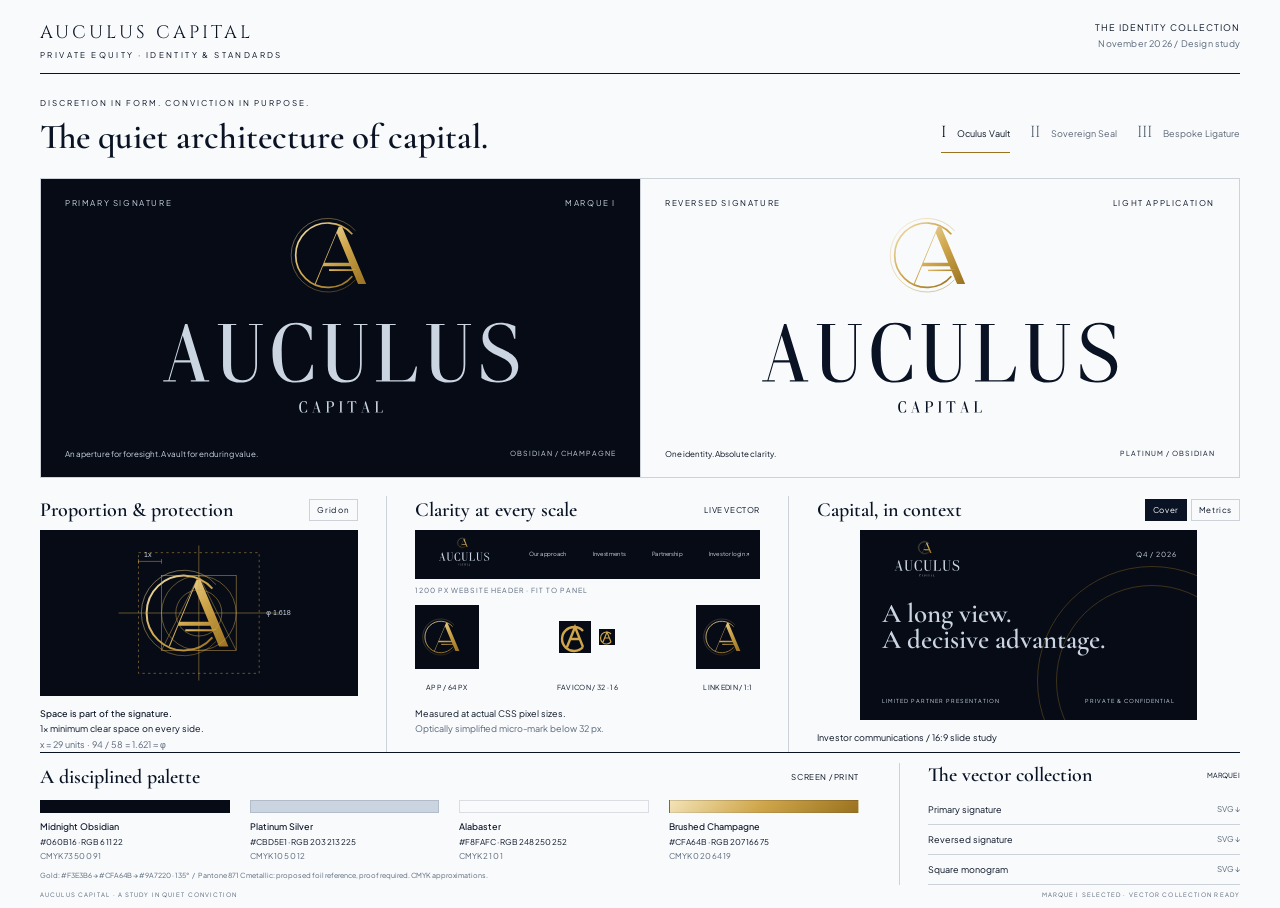
==== index.html @ 4dd6f363 "feat: Auculus Capital Quiet Luxury PE Identity System & Vector Collection" ====
<!doctype html>
<html lang="en"><head><meta charset="utf-8"><meta name="viewport" content="width=device-width,initial-scale=1"><title>Auculus Capital | The Identity Collection</title><link rel="icon" href="vectors/auculus-monogram-icon.svg" type="image/svg+xml"><link rel="preconnect" href="https://fonts.googleapis.com"><link rel="preconnect" href="https://fonts.gstatic.com" crossorigin><link href="https://fonts.googleapis.com/css2?family=Cormorant+Garamond:wght@600;700&family=Cinzel:wght@400;600&family=Plus+Jakarta+Sans:wght@400;500;700&display=swap" rel="stylesheet"><link rel="stylesheet" href="style.css"></head>
<body><main class="board"><header><div class="brand-title">AUCULUS CAPITAL<span>PRIVATE EQUITY · IDENTITY & STANDARDS</span></div><div class="edition">THE IDENTITY COLLECTION<br><span>November 2026 / Design study</span></div></header>
<section class="intro"><div><p class="eyebrow">DISCRETION IN FORM. CONVICTION IN PURPOSE.</p><h1>The quiet architecture of capital.</h1></div><nav aria-label="Logo directions"><button class="selected" data-marque="0" aria-pressed="true">I <span>Oculus Vault</span></button><button data-marque="1" aria-pressed="false">II <span>Sovereign Seal</span></button><button data-marque="2" aria-pressed="false">III <span>Bespoke Ligature</span></button></nav></section>
<section class="lockups" aria-label="Primary and reversed identity"><figure class="primary"><figcaption><span>PRIMARY SIGNATURE</span><span class="direction">MARQUE I</span></figcaption><img data-logo="dark" src="vectors/auculus-primary-dark.svg" alt="Auculus Capital primary signature"><div class="figure-foot"><span id="concept">An aperture for foresight. A vault for enduring value.</span><span>OBSIDIAN / CHAMPAGNE</span></div></figure><figure class="reverse"><figcaption><span>REVERSED SIGNATURE</span><span>LIGHT APPLICATION</span></figcaption><img data-logo="light" src="vectors/auculus-reversed-light.svg" alt="Auculus Capital reversed signature"><div class="figure-foot"><span>One identity. Absolute clarity.</span><span>PLATINUM / OBSIDIAN</span></div></figure></section>
<section class="specimens"><article class="construction"><div class="section-head"><h2>Proportion & protection</h2><button id="gridToggle" aria-pressed="true">Grid on</button></div><div class="diagram"><img data-logo="icon" src="vectors/auculus-monogram-icon.svg" alt="Monogram geometry"><svg class="grid" viewBox="0 0 400 170" aria-label="Golden ratio construction and exclusion zone"><g fill="none" stroke="#CFA64B" stroke-width=".6"><rect x="124" y="9" width="152" height="152" stroke-dasharray="3 4"/><rect x="153" y="38" width="94" height="94"/><circle cx="200" cy="85" r="47"/><circle cx="200" cy="85" r="29"/><path d="M99 85H301M200 0V170M153 132L200 38L247 132M124 20H153M124 17V23M153 17V23"/></g><g fill="#CBD5E1" font-size="9" font-family="sans-serif"><text x="131" y="15">1x</text><text x="285" y="88">φ 1.618</text></g></svg></div><p><strong>Space is part of the signature.</strong><br>1x minimum clear space on every side.<br><span>x = 29 units · 94 / 58 = 1.621 ≈ φ</span></p></article>
<article class="scale"><div class="section-head"><h2>Clarity at every scale</h2><span>LIVE VECTOR</span></div><div class="nav-viewport"><div class="sample-nav"><img data-logo="dark" src="vectors/auculus-primary-dark.svg" alt="Website header logo"><span>Our approach</span><span>Investments</span><span>Partnership</span><span>Investor login ↗</span></div></div><div class="micro-label">1200 PX WEBSITE HEADER · FIT TO PANEL</div><div class="icon-strip"><div><img width="64" height="64" data-logo="icon" src="vectors/auculus-monogram-icon.svg" alt="64 pixel app icon"><span>APP / 64 PX</span></div><div><img width="32" height="32" data-micro="32" src="vectors/auculus-monogram-icon.svg" alt="32 pixel favicon"><img width="16" height="16" data-micro="16" src="vectors/auculus-monogram-icon.svg" alt="16 pixel favicon"><span>FAVICON / 32 · 16</span></div><div><img width="64" height="64" data-logo="icon" src="vectors/auculus-monogram-icon.svg" alt="LinkedIn square profile"><span>LINKEDIN / 1:1</span></div></div><p>Measured at actual CSS pixel sizes.<br><span>Optically simplified micro-mark below 32 px.</span></p></article>
<article class="context"><div class="section-head"><h2>Capital, in context</h2><div class="deck-tabs"><button data-slide="cover" class="selected" aria-pressed="true">Cover</button><button data-slide="metrics" aria-pressed="false">Metrics</button></div></div><div class="slide" id="cover"><img data-logo="dark" src="vectors/auculus-primary-dark.svg" alt="Pitch deck identity"><span class="slide-quarter">Q4 / 2026</span><h3>A long view.<br>A decisive advantage.</h3><div class="slide-foot">LIMITED PARTNER PRESENTATION<span>PRIVATE & CONFIDENTIAL</span></div><div class="orbit"></div></div><div class="slide" id="metrics" hidden><div class="metrics-title">Portfolio at a glance <span>Q4 / 2026</span></div><div class="metrics"><div>2.4×<small>GROSS MOIC</small></div><div>18.6%<small>GROSS IRR</small></div><div>12<small>INVESTMENTS</small></div></div><div class="bars"><i style="height:30%"></i><i style="height:43%"></i><i style="height:57%"></i><i style="height:72%"></i><i style="height:90%"></i></div><div class="slide-foot">ILLUSTRATIVE DATA ONLY<span>NOT INVESTMENT PERFORMANCE</span></div></div><p>Investor communications / 16:9 slide study</p></article></section>
<footer><div class="palette"><div class="section-head"><h2>A disciplined palette</h2><span>SCREEN / PRINT</span></div><div class="swatches"><button data-color="#060B16"><i style="background:#060B16"></i><b>Midnight Obsidian</b><span>#060B16 · RGB 6 11 22</span><small>CMYK 73 50 0 91</small></button><button data-color="#CBD5E1"><i style="background:#CBD5E1"></i><b>Platinum Silver</b><span>#CBD5E1 · RGB 203 213 225</span><small>CMYK 10 5 0 12</small></button><button data-color="#F8FAFC"><i style="background:#F8FAFC"></i><b>Alabaster</b><span>#F8FAFC · RGB 248 250 252</span><small>CMYK 2 1 0 1</small></button><button data-color="#CFA64B"><i class="gold"></i><b>Brushed Champagne</b><span>#CFA64B · RGB 207 166 75</span><small>CMYK 0 20 64 19</small></button></div><div class="print-note">Gold: #F3E3B6 → #CFA64B → #9A7220 · 135° &nbsp; / &nbsp; Pantone 871 C metallic: proposed foil reference, proof required. CMYK approximations.</div></div><div class="downloads"><h2>The vector collection <span class="direction">MARQUE I</span></h2><a id="download-dark" href="vectors/auculus-primary-dark.svg" download>Primary signature <span>SVG ↓</span></a><a id="download-light" href="vectors/auculus-reversed-light.svg" download>Reversed signature <span>SVG ↓</span></a><a id="download-icon" href="vectors/auculus-monogram-icon.svg" download>Square monogram <span>SVG ↓</span></a></div></footer><div class="colophon"><span>AUCULUS CAPITAL · A STUDY IN QUIET CONVICTION</span><span id="status" role="status" aria-live="polite">BESPOKE PATHS. RESOLUTION INDEPENDENT.</span></div></main><script src="vector-manifest.js"></script><script src="app.js"></script></body></html>
---- style.css ----
:root{--navy:#060B16;--ink:#0A1324;--silver:#CBD5E1;--gold:#CFA64B;--paper:#F8FAFC;--line:#cdd2d8}*{box-sizing:border-box}body{margin:0;background:#e6e9ee;color:var(--ink);font-family:'Plus Jakarta Sans',sans-serif;font-size:11px}.board{max-width:1600px;margin:auto;padding:24px 40px 16px;background:var(--paper)}header{height:54px;display:flex;justify-content:space-between;border-bottom:1px solid var(--ink)}.brand-title{font-family:'Cinzel',serif;font-size:18px;letter-spacing:3px}.brand-title span{display:block;font:8px 'Plus Jakarta Sans',sans-serif;letter-spacing:2.4px;margin-top:5px}.edition{text-align:right;font-size:9px;line-height:1.8;letter-spacing:1px}.edition span{color:#596779;letter-spacing:.2px}.intro{height:111px;display:flex;justify-content:space-between;align-items:center}.eyebrow{font-size:8px;letter-spacing:2px;margin:0 0 9px}h1{font-family:'Cormorant Garamond',serif;font-size:35px;font-weight:600;line-height:1;margin:0}nav{display:flex;gap:20px;align-self:flex-end;padding-bottom:25px}button,a{-webkit-tap-highlight-color:transparent}button{cursor:pointer;font:inherit;color:inherit;border:0;background:none}nav button{padding:9px 0;border-bottom:1px solid transparent;color:#5a6675;font-family:'Cinzel',serif;font-size:16px}nav button span{font-family:'Plus Jakarta Sans',sans-serif;font-size:9px;margin-left:7px}nav button.selected{border-color:#9A7220;color:var(--ink)}button:hover,a:hover{background:#e7ebf0}button:active,a:active{transform:translateY(1px)}:focus-visible{outline:2px solid #9A7220;outline-offset:4px}.lockups{display:grid;grid-template-columns:1fr 1fr;height:314px;border:1px solid var(--line)}figure{margin:0;position:relative;overflow:hidden}.primary{background:var(--navy);color:var(--silver)}.reverse{background:var(--paper);border-left:1px solid var(--line)}figcaption,.figure-foot{position:absolute;left:24px;right:24px;display:flex;justify-content:space-between;z-index:1}figcaption{top:19px;font-size:8px;letter-spacing:1.6px}.figure-foot{bottom:18px;font-size:8px}.figure-foot>span:last-child{font-size:7px;letter-spacing:1px}.lockups img{display:block;height:100%;width:100%;object-fit:contain;padding:12px 5px}.specimens{display:grid;grid-template-columns:1fr 1.08fr 1.22fr;margin-top:22px;gap:28px;height:265px}.specimens article:not(:last-child){border-right:1px solid var(--line);padding-right:28px}.section-head{display:flex;align-items:center;justify-content:space-between;height:28px;gap:10px}h2{font-family:'Cormorant Garamond',serif;font-size:20px;font-weight:600;margin:0}.section-head>span,.section-head button{font-size:8px;letter-spacing:.6px}.section-head button{padding:5px 7px;border:1px solid var(--line)}.diagram{height:166px;position:relative;background:var(--navy);margin-top:6px}.diagram>img{position:absolute;width:152px;height:152px;left:50%;top:7px;transform:translateX(-50%)}.grid{position:absolute;width:100%;height:100%}.grid.off{display:none}p{font-size:9px;line-height:1.7;margin:10px 0 0}p span{color:#596779}p strong{font-weight:500}.nav-viewport{margin-top:6px;height:49px;overflow:hidden;background:var(--navy)}.sample-nav{width:1200px;height:160px;transform:scale(var(--nav-scale,.29));transform-origin:top left;display:flex;align-items:center;justify-content:space-between;padding:0 36px;color:var(--silver);font-size:20px}.sample-nav img{width:270px;height:140px;object-fit:contain}.micro-label{font-size:7px;letter-spacing:1px;color:#596779;margin-top:7px}.icon-strip{height:101px;display:flex;align-items:center;justify-content:space-between;gap:12px}.icon-strip>div{display:flex;align-items:center;justify-content:center;gap:8px;height:93px;position:relative;padding-bottom:18px}.icon-strip span{position:absolute;bottom:0;font-size:7px;white-space:nowrap;letter-spacing:.3px}.slide{height:190px;margin-top:6px;background:var(--navy);color:var(--silver);position:relative;overflow:hidden;padding:18px 22px}.slide>img{width:115px;height:50px;object-fit:contain;position:relative;z-index:1;margin-left:-12px;margin-top:-12px}.slide-quarter{position:absolute;right:20px;top:20px;font-size:7px;letter-spacing:1px}.slide h3{font:600 29px/.95 'Cormorant Garamond',serif;position:relative;z-index:1;margin:13px 0}.slide-foot{position:absolute;bottom:16px;left:22px;right:22px;font-size:5.5px;letter-spacing:1px;display:flex;justify-content:space-between}.orbit{width:230px;height:230px;border:1px solid #9A722060;border-radius:50%;position:absolute;right:-70px;top:36px}.orbit:after{content:'';position:absolute;inset:18px;border:1px solid #9A722060;border-radius:50%}.deck-tabs{display:flex;gap:4px}.deck-tabs button.selected{background:var(--ink);color:var(--paper);border-color:var(--ink)}[hidden]{display:none!important}.metrics-title{font:600 18px 'Cormorant Garamond',serif}.metrics-title>span{float:right;font:7px 'Plus Jakarta Sans',sans-serif}.metrics{display:flex;justify-content:space-between;margin-top:18px;font:600 28px 'Cormorant Garamond',serif}.metrics small{display:block;font:6px 'Plus Jakarta Sans',sans-serif;letter-spacing:1px;margin-top:4px}.bars{position:absolute;bottom:34px;right:24px;left:24px;height:36px;display:flex;gap:8px;align-items:end}.bars i{background:#94A3B8;width:20%}.bars i:last-child{background:var(--gold)}footer{display:grid;grid-template-columns:2.4fr 1fr;border-top:1px solid var(--ink);gap:40px;margin-top:12px;padding-top:10px}.swatches{display:flex;gap:20px;margin-top:9px}.swatches button{text-align:left;padding:0;flex:1;min-width:0}.swatches i{display:block;height:13px;border:1px solid #0A132420;margin-bottom:8px}.swatches b{display:block;font-size:9px;font-weight:500;margin-bottom:4px}.swatches span,.swatches small{display:block;font-size:8px;line-height:1.7}.swatches small{color:#596779}.gold{background:linear-gradient(135deg,#F3E3B6 0%,#CFA64B 48%,#9A7220 100%)}.print-note{font-size:7px;line-height:1.5;color:#596779;margin-top:8px}.downloads{border-left:1px solid var(--line);padding-left:28px}.downloads h2{margin-bottom:8px}.downloads h2 span{float:right;font:7px 'Plus Jakarta Sans',sans-serif;padding-top:8px}.downloads a{display:flex;justify-content:space-between;text-decoration:none;color:var(--ink);border-bottom:1px solid var(--line);padding:9px 0;font-size:9px}.downloads a span{font-size:8px;color:#596779}.colophon{display:flex;justify-content:space-between;font-size:6px;letter-spacing:1.1px;margin-top:15px;color:#596779}@media(min-width:1100px) and (min-height:920px){.board{min-height:920px}}@media(max-width:1100px){.board{padding:20px}.intro{height:auto;padding:28px 0;gap:20px;align-items:start;flex-direction:column}nav{align-self:stretch;padding:0}.specimens{gap:16px}.specimens article:not(:last-child){padding-right:16px}h1{font-size:32px}.figure-foot>span:last-child{display:none}footer{gap:20px}.swatches{gap:10px}}@media(max-width:760px){header{height:68px}.brand-title{font-size:15px}.edition{font-size:7px}.lockups{grid-template-columns:1fr;height:auto}.lockups figure{height:280px}.reverse{border-left:0;border-top:1px solid var(--line)}.specimens{display:block;height:auto}.specimens article{margin-bottom:24px}.specimens article:not(:last-child){border-right:0;padding-right:0}.diagram{height:190px}.slide{height:auto;aspect-ratio:16/9}.slide h3{font-size:34px}.icon-strip{justify-content:space-around}footer{grid-template-columns:1fr}.downloads{padding-left:0;border:0}.swatches{display:grid;grid-template-columns:1fr 1fr;gap:16px}.colophon{line-height:1.8;gap:20px}.print-note{font-size:8px}.figure-foot{font-size:8px}nav{gap:16px}nav button span{font-size:8px}}
.specimens{grid-template-columns:minmax(0,1fr) minmax(0,1.08fr) minmax(0,1.22fr)}.specimens article{min-width:0}.board{padding-top:20px}.lockups{height:300px}.intro{height:104px}.specimens{height:258px;margin-top:18px}.colophon{margin-top:10px}@media(max-width:760px){.lockups{height:auto}.intro{height:auto}.specimens{height:auto}}
.board{padding-bottom:10px}.specimens{height:248px}footer{margin-top:8px}.colophon{margin-top:6px}
.slide{width:min(100%,337.7778px);height:190px;margin-inline:auto;aspect-ratio:16/9}.slide h3{font-size:27px}@media(max-width:760px){.specimens{height:auto}.slide{width:100%;height:auto}.slide h3{font-size:30px}}
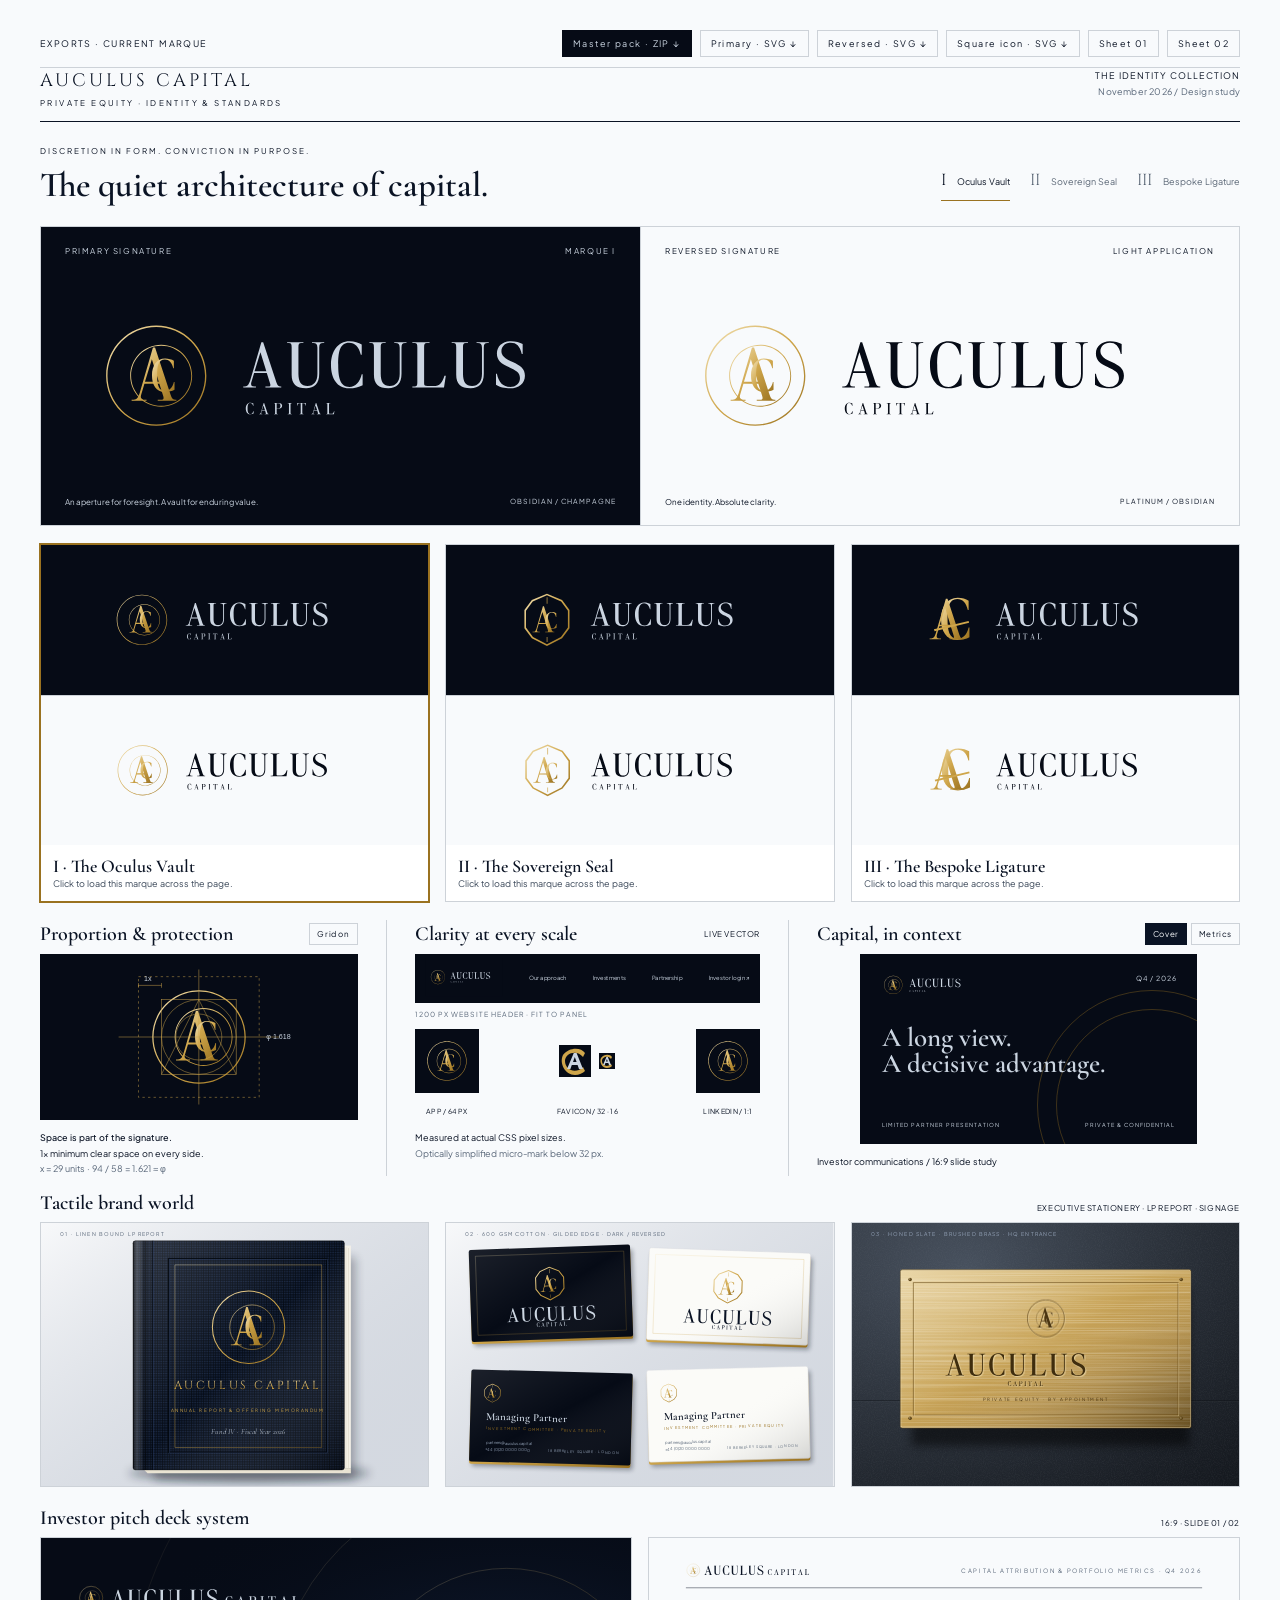
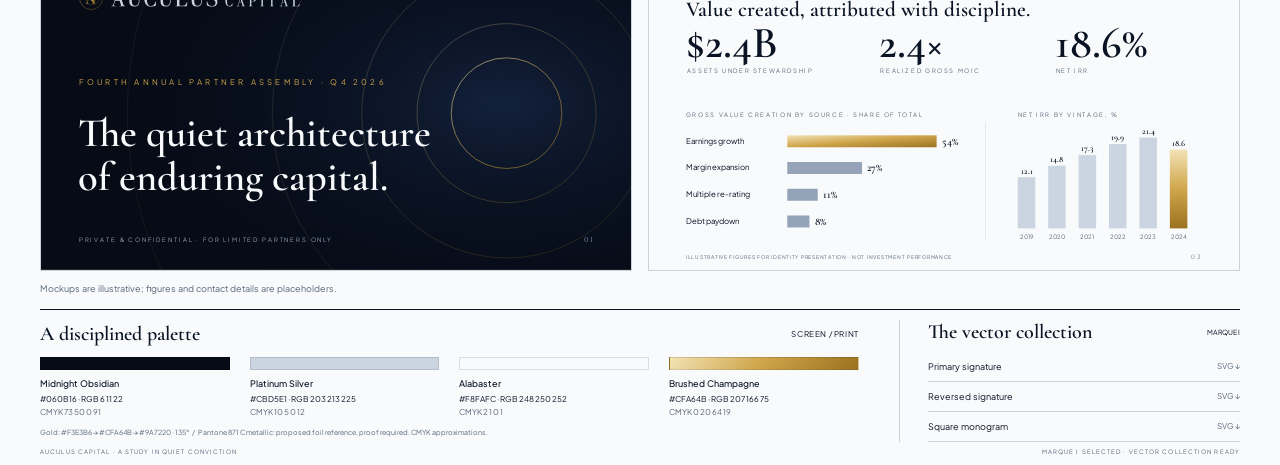
==== commit adc5838c: "Upgrade Auculus Capital V2: 3-Board Pentagram Identity Suite, Roman AC Marques & Complete Vector Pac" ====
--- a/index.html
+++ b/index.html
@@ -1,9 +1,130 @@
 <!doctype html>
 <html lang="en"><head><meta charset="utf-8"><meta name="viewport" content="width=device-width,initial-scale=1"><title>Auculus Capital | The Identity Collection</title><link rel="icon" href="vectors/auculus-monogram-icon.svg" type="image/svg+xml"><link rel="preconnect" href="https://fonts.googleapis.com"><link rel="preconnect" href="https://fonts.gstatic.com" crossorigin><link href="https://fonts.googleapis.com/css2?family=Cormorant+Garamond:wght@600;700&family=Cinzel:wght@400;600&family=Plus+Jakarta+Sans:wght@400;500;700&display=swap" rel="stylesheet"><link rel="stylesheet" href="style.css"></head>
-<body><main class="board"><header><div class="brand-title">AUCULUS CAPITAL<span>PRIVATE EQUITY · IDENTITY & STANDARDS</span></div><div class="edition">THE IDENTITY COLLECTION<br><span>November 2026 / Design study</span></div></header>
+<body><!-- claude-showcase:defs --><svg width="0" height="0" style="position:absolute" aria-hidden="true" focusable="false"><defs>
+<linearGradient id="gold" x1="0" y1="0" x2="1" y2="1"><stop offset="0" stop-color="#F3E3B6"/><stop offset=".48" stop-color="#CFA64B"/><stop offset="1" stop-color="#9A7220"/></linearGradient>
+<linearGradient id="goldv" x1="0" y1="0" x2="0" y2="1"><stop offset="0" stop-color="#F3E3B6"/><stop offset=".5" stop-color="#CFA64B"/><stop offset="1" stop-color="#9A7220"/></linearGradient>
+<linearGradient id="brass" x1="0" y1="0" x2="1" y2="1"><stop offset="0" stop-color="#E6CF98"/><stop offset=".45" stop-color="#C9A55A"/><stop offset=".7" stop-color="#B38D43"/><stop offset="1" stop-color="#8E6C2B"/></linearGradient>
+<linearGradient id="sheen" x1="0" y1="0" x2="1" y2="1"><stop offset="0" stop-color="#fff" stop-opacity=".16"/><stop offset=".5" stop-color="#fff" stop-opacity="0"/><stop offset="1" stop-color="#000" stop-opacity=".28"/></linearGradient>
+<linearGradient id="spine" x1="0" y1="0" x2="1" y2="0"><stop offset="0" stop-color="#000" stop-opacity=".55"/><stop offset=".35" stop-color="#fff" stop-opacity=".10"/><stop offset=".6" stop-color="#000" stop-opacity=".25"/><stop offset="1" stop-color="#000" stop-opacity="0"/></linearGradient>
+<pattern id="linen" width="3" height="3" patternUnits="userSpaceOnUse"><rect width="3" height="3" fill="#0A1324"/><path d="M0 .5H3" stroke="#1d2b47" stroke-width=".7"/><path d="M.5 0V3" stroke="#04080f" stroke-width=".7"/></pattern>
+<linearGradient id="sheenbg" x1="0" y1="0" x2="1" y2="1"><stop offset="0" stop-color="#fff" stop-opacity=".7"/><stop offset="1" stop-color="#9aa4b4" stop-opacity=".25"/></linearGradient><radialGradient id="deckglow" cx=".78" cy=".5" r=".7"><stop offset="0" stop-color="#14233f" stop-opacity=".9"/><stop offset="1" stop-color="#060B16" stop-opacity="0"/></radialGradient><filter id="brush" x="0" y="0" width="100%" height="100%"><feTurbulence type="fractalNoise" baseFrequency=".004 .9" numOctaves="2" seed="4"/><feColorMatrix values="0 0 0 0 1  0 0 0 0 .97  0 0 0 0 .88  0 0 0 1.1 -.42"/></filter>
+<filter id="stone" x="0" y="0" width="100%" height="100%"><feTurbulence type="fractalNoise" baseFrequency=".75" numOctaves="3" seed="9"/><feColorMatrix values="0 0 0 0 .8  0 0 0 0 .84  0 0 0 0 .9  0 0 0 .9 -.35"/></filter>
+<filter id="blur6" x="-20%" y="-20%" width="140%" height="140%"><feGaussianBlur stdDeviation="6"/></filter>
+<filter id="blur3" x="-20%" y="-20%" width="140%" height="140%"><feGaussianBlur stdDeviation="2.6"/></filter>
+<filter id="blur1" x="-20%" y="-20%" width="140%" height="140%"><feGaussianBlur stdDeviation=".8"/></filter>
+<g id="wm"><path transform="translate(0 0)" d="M0 100V98H4C10 98 12 94 15 86L40 0H44L73 88C76 96 77 98 84 98V100H49V98H56C60 98 61 96 59 90L52 68H24L18 88C16 95 18 98 24 98H28V100ZM25 64H51L38 22Z"/><path transform="translate(100 0)" d="M0 0H36V2H31C26 2 25 5 25 11V70C25 88 31 97 45 97C59 97 67 87 67 70V12C67 5 64 2 58 2H55V0H82V2H79C73 2 71 5 71 12V70C71 92 60 102 42 102C20 102 10 92 10 72V11C10 5 9 2 4 2H0Z"/><path transform="translate(198 0)" d="M70 5V28H68C64 10 55 1 42 1C21 1 18 23 18 50C18 78 22 99 43 99C56 99 66 88 70 71H72V95C64 99 54 102 42 102C15 102 2 80 2 50C2 21 17 -2 43 -2C54 -2 63 1 70 5Z"/><path transform="translate(288 0)" d="M0 0H36V2H31C26 2 25 5 25 11V70C25 88 31 97 45 97C59 97 67 87 67 70V12C67 5 64 2 58 2H55V0H82V2H79C73 2 71 5 71 12V70C71 92 60 102 42 102C20 102 10 92 10 72V11C10 5 9 2 4 2H0Z"/><path transform="translate(386 0)" d="M0 0H38V2H32C27 2 26 5 26 11V91C26 96 28 97 33 97H47C61 97 66 89 71 74H74L70 100H0V98H5C10 98 11 95 11 89V11C11 5 10 2 5 2H0Z"/><path transform="translate(476 0)" d="M0 0H36V2H31C26 2 25 5 25 11V70C25 88 31 97 45 97C59 97 67 87 67 70V12C67 5 64 2 58 2H55V0H82V2H79C73 2 71 5 71 12V70C71 92 60 102 42 102C20 102 10 92 10 72V11C10 5 9 2 4 2H0Z"/><path transform="translate(574 0)" d="M62 4V26H60C56 8 48 1 36 1C23 1 15 9 15 20C15 32 27 38 40 44C57 52 67 59 67 74C67 91 53 102 34 102C23 102 10 99 3 94V70H5C9 90 19 99 34 99C47 99 56 91 56 79C56 67 46 62 31 55C15 48 5 40 5 25C5 9 18 -2 36 -2C46 -2 56 1 62 4Z"/></g><g id="wm3"><path transform="translate(0 0)" d="M0 100V98H4C10 98 12 94 15 86L40 0H44L73 88C76 96 77 98 84 98V100H49V98H56C60 98 61 96 59 90L52 68H24L18 88C16 95 18 98 24 98H28V100ZM25 64H51L38 22Z" style="fill:var(--mk,url(#gold));stroke:var(--mkS,none)"/><path transform="translate(0 0)" d="M-4 76L88 53.06V58.66L-4 81.6Z" style="fill:var(--bg,#060B16)"/><path transform="translate(100 0)" d="M0 0H36V2H31C26 2 25 5 25 11V70C25 88 31 97 45 97C59 97 67 87 67 70V12C67 5 64 2 58 2H55V0H82V2H79C73 2 71 5 71 12V70C71 92 60 102 42 102C20 102 10 92 10 72V11C10 5 9 2 4 2H0Z" style="fill:var(--mk,url(#gold));stroke:var(--mkS,none)"/><path transform="translate(100 0)" d="M-4 76L86 53.56V59.16L-4 81.6Z" style="fill:var(--bg,#060B16)"/><path transform="translate(198 0)" d="M70 5V28H68C64 10 55 1 42 1C21 1 18 23 18 50C18 78 22 99 43 99C56 99 66 88 70 71H72V95C64 99 54 102 42 102C15 102 2 80 2 50C2 21 17 -2 43 -2C54 -2 63 1 70 5Z"/><path transform="translate(288 0)" d="M0 0H36V2H31C26 2 25 5 25 11V70C25 88 31 97 45 97C59 97 67 87 67 70V12C67 5 64 2 58 2H55V0H82V2H79C73 2 71 5 71 12V70C71 92 60 102 42 102C20 102 10 92 10 72V11C10 5 9 2 4 2H0Z"/><path transform="translate(386 0)" d="M0 0H38V2H32C27 2 26 5 26 11V91C26 96 28 97 33 97H47C61 97 66 89 71 74H74L70 100H0V98H5C10 98 11 95 11 89V11C11 5 10 2 5 2H0Z"/><path transform="translate(476 0)" d="M0 0H36V2H31C26 2 25 5 25 11V70C25 88 31 97 45 97C59 97 67 87 67 70V12C67 5 64 2 58 2H55V0H82V2H79C73 2 71 5 71 12V70C71 92 60 102 42 102C20 102 10 92 10 72V11C10 5 9 2 4 2H0Z"/><path transform="translate(574 0)" d="M62 4V26H60C56 8 48 1 36 1C23 1 15 9 15 20C15 32 27 38 40 44C57 52 67 59 67 74C67 91 53 102 34 102C23 102 10 99 3 94V70H5C9 90 19 99 34 99C47 99 56 91 56 79C56 67 46 62 31 55C15 48 5 40 5 25C5 9 18 -2 36 -2C46 -2 56 1 62 4Z"/></g><g id="cap"><path transform="translate(0 0)" d="M70 5V28H68C64 10 55 1 42 1C21 1 18 23 18 50C18 78 22 99 43 99C56 99 66 88 70 71H72V95C64 99 54 102 42 102C15 102 2 80 2 50C2 21 17 -2 43 -2C54 -2 63 1 70 5Z"/><path transform="translate(114 0)" d="M0 100V98H4C10 98 12 94 15 86L40 0H44L73 88C76 96 77 98 84 98V100H49V98H56C60 98 61 96 59 90L52 68H24L18 88C16 95 18 98 24 98H28V100ZM25 64H51L38 22Z"/><path transform="translate(238 0)" d="M0 0H39C64 0 73 11 73 26C73 44 59 53 37 53H24V89C24 95 26 98 31 98H35V100H0V98H4C9 98 10 95 10 89V11C10 5 9 2 4 2H0ZM24 3V50H36C51 50 58 42 58 26C58 10 51 3 37 3Z"/><path transform="translate(352 0)" d="M0 0H38V2H33C28 2 26 5 26 11V89C26 95 28 98 33 98H38V100H0V98H5C10 98 12 95 12 89V11C12 5 10 2 5 2H0Z"/><path transform="translate(430 0)" d="M0 0H76L78 25H76C71 7 67 3 55 3H45V89C45 95 47 98 52 98H56V100H20V98H24C29 98 31 95 31 89V3H21C9 3 6 7 2 25H0Z"/><path transform="translate(548 0)" d="M0 100V98H4C10 98 12 94 15 86L40 0H44L73 88C76 96 77 98 84 98V100H49V98H56C60 98 61 96 59 90L52 68H24L18 88C16 95 18 98 24 98H28V100ZM25 64H51L38 22Z"/><path transform="translate(672 0)" d="M0 0H38V2H32C27 2 26 5 26 11V91C26 96 28 97 33 97H47C61 97 66 89 71 74H74L70 100H0V98H5C10 98 11 95 11 89V11C11 5 10 2 5 2H0Z"/></g><g id="m1"><g fill="none" style="stroke:var(--mkS,var(--mk,url(#gold)))"><circle cx="128" cy="128" r="112" stroke-width="3.2"/><circle cx="139" cy="128" r="69.22" stroke-width="1.8"/></g><path transform="translate(73 65) scale(1.19)" style="fill:var(--mk,url(#gold));stroke:var(--mkS,none)" fill-rule="evenodd" d="M0 100V98H4C10 98 12 94 15 86L40 0H44L73 88C76 96 77 98 84 98V100H49V98H56C60 98 61 96 59 90L52 68H24L18 88C16 95 18 98 24 98H28V100ZM25 64H51L38 22Z"/><path transform="translate(117 91) scale(0.72)" style="fill:var(--mk,url(#gold));stroke:var(--mkS,none)" fill-rule="evenodd" d="M70 5V28H68C64 10 55 1 42 1C21 1 18 23 18 50C18 78 22 99 43 99C56 99 66 88 70 71H72V95C64 99 54 102 42 102C15 102 2 80 2 50C2 21 17 -2 43 -2C54 -2 63 1 70 5Z"/></g><g id="m2"><path fill-rule="evenodd" style="fill:var(--mk,url(#gold));stroke:var(--mkS,none)" d="M128 12L195 40L228 84L228 165L195 209L128 244L61 209L28 165L28 84L61 40Z M128 19L191 46L221 87L221 162L190 204L128 236L66 204L35 162L35 87L65 46Z"/><path transform="translate(64 68) scale(1.15)" style="fill:var(--mk,url(#gold));stroke:var(--mkS,none)" fill-rule="evenodd" d="M0 100V98H4C10 98 12 94 15 86L40 0H44L73 88C76 96 77 98 84 98V100H49V98H56C60 98 61 96 59 90L52 68H24L18 88C16 95 18 98 24 98H28V100ZM25 64H51L38 22Z"/><path transform="translate(119 95) scale(0.72)" style="fill:var(--mk,url(#gold));stroke:var(--mkS,none)" fill-rule="evenodd" d="M70 5V28H68C64 10 55 1 42 1C21 1 18 23 18 50C18 78 22 99 43 99C56 99 66 88 70 71H72V95C64 99 54 102 42 102C15 102 2 80 2 50C2 21 17 -2 43 -2C54 -2 63 1 70 5Z"/><path d="M127 28H130V57H127ZM127 204H130V226H127Z" style="fill:var(--mk,url(#gold));stroke:var(--mkS,none)"/></g><g id="a3"><path transform="translate(26 10) scale(1.1)" style="fill:var(--mk,url(#gold));stroke:var(--mkS,none)" fill-rule="evenodd" d="M70 5V28H68C64 10 55 1 42 1C21 1 18 23 18 50C18 78 22 99 43 99C56 99 66 88 70 71H72V95C64 99 54 102 42 102C15 102 2 80 2 50C2 21 17 -2 43 -2C54 -2 63 1 70 5Z"/><path transform="translate(-8 10) scale(1.1)" style="fill:var(--mk,url(#gold));stroke:var(--mkS,none)" fill-rule="evenodd" d="M0 100V98H4C10 98 12 94 15 86L40 0H44L73 88C76 96 77 98 84 98V100H49V98H56C60 98 61 96 59 90L52 68H24L18 88C16 95 18 98 24 98H28V100ZM25 64H51L38 22Z"/><path d="M2 94L96 71L98 76L4 99Z" style="fill:var(--mk,url(#gold));stroke:var(--mkS,none)"/></g><g id="mm1"><circle cx="128" cy="128" r="110" fill="none" style="stroke:var(--mkS,var(--mk,url(#gold)))" stroke-width="14"/><path transform="translate(66 56) scale(1.36)" style="fill:var(--mk,url(#gold));stroke:var(--mkS,none)" fill-rule="evenodd" d="M0 100V98H4C10 98 12 94 15 86L40 0H44L73 88C76 96 77 98 84 98V100H49V98H56C60 98 61 96 59 90L52 68H24L18 88C16 95 18 98 24 98H28V100ZM25 64H51L38 22Z"/></g><g id="mm2"><path fill-rule="evenodd" style="fill:var(--mk,url(#gold));stroke:var(--mkS,none)" d="M128 12L195 40L228 84L228 165L195 209L128 244L61 209L28 165L28 84L61 40Z M128 19L191 46L221 87L221 162L190 204L128 236L66 204L35 162L35 87L65 46Z"/><path transform="translate(68 62) scale(1.3)" style="fill:var(--mk,url(#gold));stroke:var(--mkS,none)" fill-rule="evenodd" d="M0 100V98H4C10 98 12 94 15 86L40 0H44L73 88C76 96 77 98 84 98V100H49V98H56C60 98 61 96 59 90L52 68H24L18 88C16 95 18 98 24 98H28V100ZM25 64H51L38 22Z"/></g><g id="mm3"><path transform="translate(24 6) scale(1.15)" style="fill:var(--mk,url(#gold));stroke:var(--mkS,none)" fill-rule="evenodd" d="M70 5V28H68C64 10 55 1 42 1C21 1 18 23 18 50C18 78 22 99 43 99C56 99 66 88 70 71H72V95C64 99 54 102 42 102C15 102 2 80 2 50C2 21 17 -2 43 -2C54 -2 63 1 70 5Z"/><path transform="translate(-10 6) scale(1.15)" style="fill:var(--mk,url(#gold));stroke:var(--mkS,none)" fill-rule="evenodd" d="M0 100V98H4C10 98 12 94 15 86L40 0H44L73 88C76 96 77 98 84 98V100H49V98H56C60 98 61 96 59 90L52 68H24L18 88C16 95 18 98 24 98H28V100ZM25 64H51L38 22Z"/></g>
+</defs></svg><!-- /claude-showcase:defs --><main class="board"><!-- claude-showcase:top --><div class="topbar"><span>EXPORTS · CURRENT MARQUE</span><div class="dl"><a class="zip" href="exports/Auculus_Capital_Identity_Master_Pack.zip" download>Master pack · ZIP ↓</a><a id="top-dark" href="vectors/auculus-primary-dark.svg" download>Primary · SVG ↓</a><a id="top-light" href="vectors/auculus-reversed-light.svg" download>Reversed · SVG ↓</a><a id="top-icon" href="vectors/auculus-monogram-icon.svg" download>Square icon · SVG ↓</a><a href="board1-claude.html">Sheet 01</a><a href="board2-claude.html">Sheet 02</a></div></div><!-- /claude-showcase:top --><header><div class="brand-title">AUCULUS CAPITAL<span>PRIVATE EQUITY · IDENTITY & STANDARDS</span></div><div class="edition">THE IDENTITY COLLECTION<br><span>November 2026 / Design study</span></div></header>
 <section class="intro"><div><p class="eyebrow">DISCRETION IN FORM. CONVICTION IN PURPOSE.</p><h1>The quiet architecture of capital.</h1></div><nav aria-label="Logo directions"><button class="selected" data-marque="0" aria-pressed="true">I <span>Oculus Vault</span></button><button data-marque="1" aria-pressed="false">II <span>Sovereign Seal</span></button><button data-marque="2" aria-pressed="false">III <span>Bespoke Ligature</span></button></nav></section>
 <section class="lockups" aria-label="Primary and reversed identity"><figure class="primary"><figcaption><span>PRIMARY SIGNATURE</span><span class="direction">MARQUE I</span></figcaption><img data-logo="dark" src="vectors/auculus-primary-dark.svg" alt="Auculus Capital primary signature"><div class="figure-foot"><span id="concept">An aperture for foresight. A vault for enduring value.</span><span>OBSIDIAN / CHAMPAGNE</span></div></figure><figure class="reverse"><figcaption><span>REVERSED SIGNATURE</span><span>LIGHT APPLICATION</span></figcaption><img data-logo="light" src="vectors/auculus-reversed-light.svg" alt="Auculus Capital reversed signature"><div class="figure-foot"><span>One identity. Absolute clarity.</span><span>PLATINUM / OBSIDIAN</span></div></figure></section>
-<section class="specimens"><article class="construction"><div class="section-head"><h2>Proportion & protection</h2><button id="gridToggle" aria-pressed="true">Grid on</button></div><div class="diagram"><img data-logo="icon" src="vectors/auculus-monogram-icon.svg" alt="Monogram geometry"><svg class="grid" viewBox="0 0 400 170" aria-label="Golden ratio construction and exclusion zone"><g fill="none" stroke="#CFA64B" stroke-width=".6"><rect x="124" y="9" width="152" height="152" stroke-dasharray="3 4"/><rect x="153" y="38" width="94" height="94"/><circle cx="200" cy="85" r="47"/><circle cx="200" cy="85" r="29"/><path d="M99 85H301M200 0V170M153 132L200 38L247 132M124 20H153M124 17V23M153 17V23"/></g><g fill="#CBD5E1" font-size="9" font-family="sans-serif"><text x="131" y="15">1x</text><text x="285" y="88">φ 1.618</text></g></svg></div><p><strong>Space is part of the signature.</strong><br>1x minimum clear space on every side.<br><span>x = 29 units · 94 / 58 = 1.621 ≈ φ</span></p></article>
+<!-- claude-showcase:cmp --><section class="cmp" aria-label="Three marque comparison"><button data-marque="0" aria-pressed="false"><div class="pn dk"><img alt="" src="vectors/auculus-marque-1-dark.svg" style="position:absolute;inset:0;width:100%;height:100%;object-fit:contain;padding:6px"></div><div class="pn lt" style="border:0;border-top:1px solid var(--line)"><img alt="" src="vectors/auculus-marque-1-light.svg" style="position:absolute;inset:0;width:100%;height:100%;object-fit:contain;padding:6px"></div><div class="meta"><b>I · The Oculus Vault</b>Click to load this marque across the page.</div></button><button data-marque="1" aria-pressed="false"><div class="pn dk"><img alt="" src="vectors/auculus-marque-2-dark.svg" style="position:absolute;inset:0;width:100%;height:100%;object-fit:contain;padding:6px"></div><div class="pn lt" style="border:0;border-top:1px solid var(--line)"><img alt="" src="vectors/auculus-marque-2-light.svg" style="position:absolute;inset:0;width:100%;height:100%;object-fit:contain;padding:6px"></div><div class="meta"><b>II · The Sovereign Seal</b>Click to load this marque across the page.</div></button><button data-marque="2" aria-pressed="false"><div class="pn dk"><img alt="" src="vectors/auculus-marque-3-dark.svg" style="position:absolute;inset:0;width:100%;height:100%;object-fit:contain;padding:6px"></div><div class="pn lt" style="border:0;border-top:1px solid var(--line)"><img alt="" src="vectors/auculus-marque-3-light.svg" style="position:absolute;inset:0;width:100%;height:100%;object-fit:contain;padding:6px"></div><div class="meta"><b>III · The Bespoke Ligature</b>Click to load this marque across the page.</div></button></section><!-- /claude-showcase:cmp --><section class="specimens"><article class="construction"><div class="section-head"><h2>Proportion & protection</h2><button id="gridToggle" aria-pressed="true">Grid on</button></div><div class="diagram"><img data-logo="icon" src="vectors/auculus-monogram-icon.svg" alt="Monogram geometry"><svg class="grid" viewBox="0 0 400 170" aria-label="Golden ratio construction and exclusion zone"><g fill="none" stroke="#CFA64B" stroke-width=".6"><rect x="124" y="9" width="152" height="152" stroke-dasharray="3 4"/><rect x="153" y="38" width="94" height="94"/><circle cx="200" cy="85" r="47"/><circle cx="200" cy="85" r="29"/><path d="M99 85H301M200 0V170M153 132L200 38L247 132M124 20H153M124 17V23M153 17V23"/></g><g fill="#CBD5E1" font-size="9" font-family="sans-serif"><text x="131" y="15">1x</text><text x="285" y="88">φ 1.618</text></g></svg></div><p><strong>Space is part of the signature.</strong><br>1x minimum clear space on every side.<br><span>x = 29 units · 94 / 58 = 1.621 ≈ φ</span></p></article>
 <article class="scale"><div class="section-head"><h2>Clarity at every scale</h2><span>LIVE VECTOR</span></div><div class="nav-viewport"><div class="sample-nav"><img data-logo="dark" src="vectors/auculus-primary-dark.svg" alt="Website header logo"><span>Our approach</span><span>Investments</span><span>Partnership</span><span>Investor login ↗</span></div></div><div class="micro-label">1200 PX WEBSITE HEADER · FIT TO PANEL</div><div class="icon-strip"><div><img width="64" height="64" data-logo="icon" src="vectors/auculus-monogram-icon.svg" alt="64 pixel app icon"><span>APP / 64 PX</span></div><div><img width="32" height="32" data-micro="32" src="vectors/auculus-monogram-icon.svg" alt="32 pixel favicon"><img width="16" height="16" data-micro="16" src="vectors/auculus-monogram-icon.svg" alt="16 pixel favicon"><span>FAVICON / 32 · 16</span></div><div><img width="64" height="64" data-logo="icon" src="vectors/auculus-monogram-icon.svg" alt="LinkedIn square profile"><span>LINKEDIN / 1:1</span></div></div><p>Measured at actual CSS pixel sizes.<br><span>Optically simplified micro-mark below 32 px.</span></p></article>
 <article class="context"><div class="section-head"><h2>Capital, in context</h2><div class="deck-tabs"><button data-slide="cover" class="selected" aria-pressed="true">Cover</button><button data-slide="metrics" aria-pressed="false">Metrics</button></div></div><div class="slide" id="cover"><img data-logo="dark" src="vectors/auculus-primary-dark.svg" alt="Pitch deck identity"><span class="slide-quarter">Q4 / 2026</span><h3>A long view.<br>A decisive advantage.</h3><div class="slide-foot">LIMITED PARTNER PRESENTATION<span>PRIVATE & CONFIDENTIAL</span></div><div class="orbit"></div></div><div class="slide" id="metrics" hidden><div class="metrics-title">Portfolio at a glance <span>Q4 / 2026</span></div><div class="metrics"><div>2.4×<small>GROSS MOIC</small></div><div>18.6%<small>GROSS IRR</small></div><div>12<small>INVESTMENTS</small></div></div><div class="bars"><i style="height:30%"></i><i style="height:43%"></i><i style="height:57%"></i><i style="height:72%"></i><i style="height:90%"></i></div><div class="slide-foot">ILLUSTRATIVE DATA ONLY<span>NOT INVESTMENT PERFORMANCE</span></div></div><p>Investor communications / 16:9 slide study</p></article></section>
-<footer><div class="palette"><div class="section-head"><h2>A disciplined palette</h2><span>SCREEN / PRINT</span></div><div class="swatches"><button data-color="#060B16"><i style="background:#060B16"></i><b>Midnight Obsidian</b><span>#060B16 · RGB 6 11 22</span><small>CMYK 73 50 0 91</small></button><button data-color="#CBD5E1"><i style="background:#CBD5E1"></i><b>Platinum Silver</b><span>#CBD5E1 · RGB 203 213 225</span><small>CMYK 10 5 0 12</small></button><button data-color="#F8FAFC"><i style="background:#F8FAFC"></i><b>Alabaster</b><span>#F8FAFC · RGB 248 250 252</span><small>CMYK 2 1 0 1</small></button><button data-color="#CFA64B"><i class="gold"></i><b>Brushed Champagne</b><span>#CFA64B · RGB 207 166 75</span><small>CMYK 0 20 64 19</small></button></div><div class="print-note">Gold: #F3E3B6 → #CFA64B → #9A7220 · 135° &nbsp; / &nbsp; Pantone 871 C metallic: proposed foil reference, proof required. CMYK approximations.</div></div><div class="downloads"><h2>The vector collection <span class="direction">MARQUE I</span></h2><a id="download-dark" href="vectors/auculus-primary-dark.svg" download>Primary signature <span>SVG ↓</span></a><a id="download-light" href="vectors/auculus-reversed-light.svg" download>Reversed signature <span>SVG ↓</span></a><a id="download-icon" href="vectors/auculus-monogram-icon.svg" download>Square monogram <span>SVG ↓</span></a></div></footer><div class="colophon"><span>AUCULUS CAPITAL · A STUDY IN QUIET CONVICTION</span><span id="status" role="status" aria-live="polite">BESPOKE PATHS. RESOLUTION INDEPENDENT.</span></div></main><script src="vector-manifest.js"></script><script src="app.js"></script></body></html>
+<!-- claude-showcase:world --><section class="world" id="world"><div class="section-head"><h2>Tactile brand world</h2><span>EXECUTIVE STATIONERY · LP REPORT · SIGNAGE</span></div><div class="tri"><div><svg viewBox="0 6 480 326" preserveAspectRatio="xMidYMid slice" role="img" aria-label="Hardbound linen LP annual report and offering memorandum">
+<rect width="480" height="340" fill="#E8EBF0"/><rect width="480" height="340" fill="url(#sheenbg)"/>
+<ellipse cx="258" cy="316" rx="150" ry="11" fill="#0A1324" opacity=".38" filter="url(#blur6)"/>
+<rect x="132" y="38" width="250" height="276" rx="3" fill="#0A1324" opacity=".30" filter="url(#blur6)" transform="translate(8 10)"/>
+<rect x="372" y="34" width="12" height="276" fill="#F4F1E8"/><path d="M372 34V310M375 35V311M378 36V312M381 37V311" stroke="#cfc8b5" stroke-width=".5"/>
+<path d="M126 310H384V316H132Z" fill="#E9E3D3"/>
+<rect x="114" y="28" width="262" height="284" rx="3" fill="url(#linen)"/>
+<rect x="114" y="28" width="262" height="284" rx="3" fill="url(#sheen)"/>
+<rect x="114" y="28" width="22" height="284" rx="3" fill="url(#spine)"/>
+<path d="M138 28V312" stroke="#02050b" stroke-width="1.2" opacity=".6"/><path d="M139.4 28V312" stroke="#2c3f66" stroke-width=".8" opacity=".6"/>
+<rect x="158" y="50" width="196" height="240" fill="none" stroke="#02050b" stroke-width="1.6" opacity=".8"/>
+<rect x="159" y="51" width="196" height="240" fill="none" stroke="#2e4166" stroke-width=".8" opacity=".7"/>
+<rect x="166" y="58" width="182" height="226" fill="none" stroke="url(#gold)" stroke-width=".6" opacity=".8"/>
+<g transform="translate(206 84) scale(.4)"><use href="#m1"/></g>
+<text x="256" y="212" text-anchor="middle" font-family="Cinzel,serif" font-size="14.5" letter-spacing="3.2" fill="url(#goldv)">AUCULUS CAPITAL</text>
+<path d="M226 224H286" stroke="url(#gold)" stroke-width=".7"/>
+<text x="256" y="240" text-anchor="middle" font-family="Plus Jakarta Sans,sans-serif" font-size="5.6" letter-spacing="1.9" fill="#CFA64B">ANNUAL REPORT &amp; OFFERING MEMORANDUM</text>
+<text x="256" y="268" text-anchor="middle" font-family="Cormorant Garamond,serif" font-size="9.5" font-style="italic" fill="#CBD5E1" opacity=".85">Fund IV · Fiscal Year 2026</text>
+<rect x="114" y="28" width="262" height="284" rx="3" fill="none" stroke="#000" stroke-opacity=".4"/>
+<text x="24" y="22" font-family="Plus Jakarta Sans,sans-serif" font-size="6.5" letter-spacing="1.4" fill="#596779">01 · LINEN BOUND LP REPORT</text>
+</svg></div><div><svg viewBox="0 6 480 326" preserveAspectRatio="xMidYMid slice" role="img" aria-label="600gsm cotton executive business cards, dark and reversed light">
+<rect width="480" height="340" fill="#E8EBF0"/><rect width="480" height="340" fill="url(#sheenbg)"/>
+<g transform="translate(30 36) rotate(-2 100 57)" style="--bg:#060B16">
+<rect x="3" y="6" width="200" height="114" rx="3" fill="#0A1324" opacity=".35" filter="url(#blur3)"/>
+<rect y="3" width="200" height="114" rx="2.5" fill="url(#gold)"/>
+<rect width="200" height="114" rx="2.5" fill="#060B16"/>
+<rect width="200" height="114" rx="2.5" fill="url(#sheen)" opacity=".55"/>
+<rect x="8" y="8" width="184" height="98" fill="none" stroke="url(#gold)" stroke-width=".4" opacity=".7"/>
+<use href="#m2" transform="translate(76 22) scale(.18)"/>
+<g transform="translate(45 74) scale(.17)" fill="#CBD5E1"><use href="#wm"/></g>
+<g transform="translate(81 93) scale(.05)" fill="#CBD5E1"><use href="#cap"/></g>
+</g><g transform="translate(250 40) rotate(2 100 57)" style="--bg:#FBFBF8">
+<rect x="3" y="6" width="200" height="114" rx="3" fill="#0A1324" opacity=".35" filter="url(#blur3)"/>
+<rect y="3" width="200" height="114" rx="2.5" fill="url(#gold)"/>
+<rect width="200" height="114" rx="2.5" fill="#FBFBF8"/><rect width="200" height="114" rx="2.5" fill="none" stroke="#d6d9de" stroke-width=".6"/>
+<rect width="200" height="114" rx="2.5" fill="url(#sheen)" opacity=".55"/>
+<rect x="8" y="8" width="184" height="98" fill="none" stroke="url(#gold)" stroke-width=".4" opacity=".7"/>
+<use href="#m2" transform="translate(76 22) scale(.18)"/>
+<g transform="translate(45 74) scale(.17)" fill="#0A1324"><use href="#wm"/></g>
+<g transform="translate(81 93) scale(.05)" fill="#0A1324"><use href="#cap"/></g>
+</g>
+<g transform="translate(30 190) rotate(1.5 100 57)" style="--bg:#060B16">
+<rect x="3" y="6" width="200" height="114" rx="3" fill="#0A1324" opacity=".35" filter="url(#blur3)"/>
+<rect y="3" width="200" height="114" rx="2.5" fill="url(#gold)"/>
+<rect width="200" height="114" rx="2.5" fill="#060B16"/>
+<rect width="200" height="114" rx="2.5" fill="url(#sheen)" opacity=".55"/>
+<g transform="translate(14 16) scale(.1)"><use href="#m2"/></g><g transform="translate(14 16)"><rect width="0" height="0"/></g>
+<text x="20" y="62" font-family="Cormorant Garamond,serif" font-size="13.5" font-weight="600" fill="#CBD5E1">Managing Partner</text>
+<text x="20" y="74" font-family="Plus Jakarta Sans,sans-serif" font-size="4.8" letter-spacing="1.4" fill="#9A7220">INVESTMENT COMMITTEE · PRIVATE EQUITY</text>
+<path d="M20 82H44" stroke="url(#gold)" stroke-width=".6"/>
+<text x="20" y="92" font-family="Plus Jakarta Sans,sans-serif" font-size="5" fill="#94A3B8">partners@auculus.capital</text>
+<text x="20" y="100" font-family="Plus Jakarta Sans,sans-serif" font-size="5" fill="#94A3B8">+44 (0)20 0000 0000</text>
+<text x="186" y="100" text-anchor="end" font-family="Plus Jakarta Sans,sans-serif" font-size="4.4" letter-spacing=".8" fill="#94A3B8">18 BERKELEY SQUARE · LONDON</text>
+</g><g transform="translate(250 186) rotate(-1.5 100 57)" style="--bg:#FBFBF8">
+<rect x="3" y="6" width="200" height="114" rx="3" fill="#0A1324" opacity=".35" filter="url(#blur3)"/>
+<rect y="3" width="200" height="114" rx="2.5" fill="url(#gold)"/>
+<rect width="200" height="114" rx="2.5" fill="#FBFBF8"/><rect width="200" height="114" rx="2.5" fill="none" stroke="#d6d9de" stroke-width=".6"/>
+<rect width="200" height="114" rx="2.5" fill="url(#sheen)" opacity=".55"/>
+<g transform="translate(14 16) scale(.1)"><use href="#m2"/></g><g transform="translate(14 16)"><rect width="0" height="0"/></g>
+<text x="20" y="62" font-family="Cormorant Garamond,serif" font-size="13.5" font-weight="600" fill="#0A1324">Managing Partner</text>
+<text x="20" y="74" font-family="Plus Jakarta Sans,sans-serif" font-size="4.8" letter-spacing="1.4" fill="#9A7220">INVESTMENT COMMITTEE · PRIVATE EQUITY</text>
+<path d="M20 82H44" stroke="url(#gold)" stroke-width=".6"/>
+<text x="20" y="92" font-family="Plus Jakarta Sans,sans-serif" font-size="5" fill="#596779">partners@auculus.capital</text>
+<text x="20" y="100" font-family="Plus Jakarta Sans,sans-serif" font-size="5" fill="#596779">+44 (0)20 0000 0000</text>
+<text x="186" y="100" text-anchor="end" font-family="Plus Jakarta Sans,sans-serif" font-size="4.4" letter-spacing=".8" fill="#596779">18 BERKELEY SQUARE · LONDON</text>
+</g>
+<text x="24" y="22" font-family="Plus Jakarta Sans,sans-serif" font-size="6.5" letter-spacing="1.4" fill="#596779">02 · 600 GSM COTTON · GILDED EDGE · DARK / REVERSED</text>
+</svg></div><div><svg viewBox="0 6 480 326" preserveAspectRatio="xMidYMid slice" role="img" aria-label="Honed slate and brushed brass headquarters entrance plaque">
+<defs><linearGradient id="slate" x1="0" y1="0" x2="1" y2="1"><stop offset="0" stop-color="#3b434f"/><stop offset=".5" stop-color="#2a313b"/><stop offset="1" stop-color="#1b2028"/></linearGradient>
+<radialGradient id="wall" cx=".3" cy=".2" r="1"><stop offset="0" stop-color="#5a6574" stop-opacity=".55"/><stop offset="1" stop-color="#000" stop-opacity=".25"/></radialGradient></defs>
+<rect width="480" height="340" fill="url(#slate)"/><rect width="480" height="340" filter="url(#stone)" opacity=".16"/><rect width="480" height="340" fill="url(#wall)"/>
+<path d="M0 226H480" stroke="#0a0d12" stroke-width="1" opacity=".5"/><path d="M0 227H480" stroke="#fff" stroke-width=".5" opacity=".08"/>
+<rect x="68" y="74" width="344" height="196" fill="#000" opacity=".5" filter="url(#blur6)" transform="translate(6 12)"/>
+<rect x="60" y="64" width="360" height="196" rx="2" fill="url(#brass)"/>
+<rect x="60" y="64" width="360" height="196" rx="2" filter="url(#brush)" opacity=".55"/>
+<rect x="60" y="64" width="360" height="196" rx="2" fill="url(#sheen)"/>
+<rect x="60.5" y="64.5" width="359" height="195" rx="2" fill="none" stroke="#F8E9BE" stroke-opacity=".7"/><rect x="60" y="64" width="360" height="196" rx="2" fill="none" stroke="#5c4316" stroke-opacity=".6"/>
+<rect x="76" y="80" width="328" height="164" fill="none" stroke="#6b4e18" stroke-width="1.1" opacity=".75"/><rect x="77" y="81" width="328" height="164" fill="none" stroke="#F4E2B0" stroke-width=".6" opacity=".7"/>
+<g transform="translate(1 1.2)" style="--mk:#F6E7BB;--bg:#C9A55A" opacity=".75"><g transform="translate(214 98) scale(.205)"><use href="#m1"/></g>
+<g transform="translate(116 168) scale(.27)" fill="#F6E7BB"><use href="#wm"/></g><g transform="translate(193 202) scale(.0585)" fill="#F6E7BB"><use href="#cap"/></g></g>
+<g style="--mk:#4a3410;--bg:#C9A55A"><g transform="translate(214 98) scale(.205)"><use href="#m1"/></g>
+<g transform="translate(116 168) scale(.27)" fill="#3F2D0E"><use href="#wm"/></g><g transform="translate(193 202) scale(.0585)" fill="#3F2D0E"><use href="#cap"/></g></g>
+<text x="240" y="226" text-anchor="middle" font-family="Plus Jakarta Sans,sans-serif" font-size="5.4" letter-spacing="2" fill="#4a3410">PRIVATE EQUITY · BY APPOINTMENT</text>
+<g fill="#5c4316"><circle cx="72" cy="76" r="2.2"/><circle cx="408" cy="76" r="2.2"/><circle cx="72" cy="248" r="2.2"/><circle cx="408" cy="248" r="2.2"/></g>
+<g fill="#F6E7BB" opacity=".6"><circle cx="71.5" cy="75.5" r=".9"/><circle cx="407.5" cy="75.5" r=".9"/><circle cx="71.5" cy="247.5" r=".9"/><circle cx="407.5" cy="247.5" r=".9"/></g>
+<text x="24" y="22" font-family="Plus Jakarta Sans,sans-serif" font-size="6.5" letter-spacing="1.4" fill="#94A3B8">03 · HONED SLATE · BRUSHED BRASS · HQ ENTRANCE</text>
+</svg></div></div><div class="section-head" style="margin-top:22px"><h2>Investor pitch deck system</h2><span>16:9 · SLIDE 01 / 02</span></div><div class="deckpair"><div><svg viewBox="0 0 1280 720" role="img" aria-label="Pitch deck slide 01, cover" style="--bg:#060B16">
+<rect width="1280" height="720" fill="#060B16"/><rect width="1280" height="720" fill="url(#deckglow)"/><circle cx="1010" cy="380" r="120.0" fill="none" stroke="url(#gold)" stroke-width="1.5" opacity="0.85"/><circle cx="1010" cy="380" r="194.2" fill="none" stroke="url(#gold)" stroke-width="1" opacity="0.55"/><circle cx="1010" cy="380" r="314.2" fill="none" stroke="url(#gold)" stroke-width="1" opacity="0.38"/><circle cx="1010" cy="380" r="508.3" fill="none" stroke="url(#gold)" stroke-width="1" opacity="0.25"/><circle cx="1010" cy="380" r="822.5" fill="none" stroke="url(#gold)" stroke-width="1" opacity="0.15"/>
+<g><use href="#m1" transform="translate(80 101.2) scale(0.2250)"/><use href="#wm" transform="translate(152.0 112) scale(0.36)" fill="#CBD5E1"/><use href="#cap" transform="translate(399.7 126.4) scale(0.2160)" fill="#CBD5E1"/></g>
+<text x="82" y="318" font-family="Plus Jakarta Sans,sans-serif" font-size="17" letter-spacing="7" fill="#CFA64B">FOURTH ANNUAL PARTNER ASSEMBLY · Q4 2026</text>
+<path d="M82 346H202" stroke="url(#gold)" stroke-width="1.2"/>
+<text font-family="Cormorant Garamond,serif" font-weight="600" font-size="88" fill="#F8FAFC"><tspan x="80" y="452">The quiet architecture</tspan><tspan x="80" y="546">of enduring capital.</tspan></text>
+<text x="82" y="660" font-family="Plus Jakarta Sans,sans-serif" font-size="13" letter-spacing="4" fill="#94A3B8">PRIVATE &amp; CONFIDENTIAL · FOR LIMITED PARTNERS ONLY</text>
+<text x="1200" y="660" text-anchor="end" font-family="Cinzel,serif" font-size="16" letter-spacing="3" fill="#94A3B8">01</text>
+</svg></div><div><svg viewBox="0 0 1280 720" role="img" aria-label="Pitch deck slide 02, capital attribution and portfolio metrics" style="--bg:#F8FAFC">
+<rect width="1280" height="720" fill="#F8FAFC"/>
+<g><use href="#m1" transform="translate(80 54.0) scale(0.1250)"/><use href="#wm" transform="translate(120.0 60) scale(0.2)" fill="#0A1324"/><use href="#cap" transform="translate(257.6 68.0) scale(0.1200)" fill="#0A1324"/></g>
+<text x="1200" y="76" text-anchor="end" font-family="Plus Jakarta Sans,sans-serif" font-size="13" letter-spacing="3.5" fill="#596779">CAPITAL ATTRIBUTION &amp; PORTFOLIO METRICS · Q4 2026</text>
+<path d="M80 108H1200" stroke="#0A1324" stroke-width="1"/>
+<text x="80" y="170" font-family="Cormorant Garamond,serif" font-weight="600" font-size="46" fill="#0A1324">Value created, attributed with discipline.</text>
+<text x="80" y="258" font-family="Cormorant Garamond,serif" font-weight="600" font-size="96" fill="#0A1324">$2.4B</text><text x="82" y="292" font-family="Plus Jakarta Sans,sans-serif" font-size="13" letter-spacing="3.5" fill="#596779">ASSETS UNDER STEWARDSHIP</text><path d="M82 306H132" stroke="url(#gold)" stroke-width="1.5"/><text x="500" y="258" font-family="Cormorant Garamond,serif" font-weight="600" font-size="96" fill="#0A1324">2.4×</text><text x="502" y="292" font-family="Plus Jakarta Sans,sans-serif" font-size="13" letter-spacing="3.5" fill="#596779">REALIZED GROSS MOIC</text><path d="M502 306H552" stroke="url(#gold)" stroke-width="1.5"/><text x="880" y="258" font-family="Cormorant Garamond,serif" font-weight="600" font-size="96" fill="#0A1324">18.6%</text><text x="882" y="292" font-family="Plus Jakarta Sans,sans-serif" font-size="13" letter-spacing="3.5" fill="#596779">NET IRR</text><path d="M882 306H932" stroke="url(#gold)" stroke-width="1.5"/>
+<text x="80" y="388" font-family="Plus Jakarta Sans,sans-serif" font-size="13" letter-spacing="3.5" fill="#596779">GROSS VALUE CREATION BY SOURCE · SHARE OF TOTAL</text>
+<text x="80" y="446" font-family="Plus Jakarta Sans,sans-serif" font-size="17" fill="#0A1324">Earnings growth</text><rect x="300" y="428" width="324" height="26" fill="url(#gold)"/><text x="636" y="448" font-family="Cormorant Garamond,serif" font-weight="600" font-size="24" fill="#0A1324">54%</text><text x="80" y="504" font-family="Plus Jakarta Sans,sans-serif" font-size="17" fill="#0A1324">Margin expansion</text><rect x="300" y="486" width="162" height="26" fill="#94A3B8"/><text x="474" y="506" font-family="Cormorant Garamond,serif" font-weight="600" font-size="24" fill="#0A1324">27%</text><text x="80" y="562" font-family="Plus Jakarta Sans,sans-serif" font-size="17" fill="#0A1324">Multiple re-rating</text><rect x="300" y="544" width="66" height="26" fill="#94A3B8"/><text x="378" y="564" font-family="Cormorant Garamond,serif" font-weight="600" font-size="24" fill="#0A1324">11%</text><text x="80" y="620" font-family="Plus Jakarta Sans,sans-serif" font-size="17" fill="#0A1324">Debt paydown</text><rect x="300" y="602" width="48" height="26" fill="#94A3B8"/><text x="360" y="622" font-family="Cormorant Garamond,serif" font-weight="600" font-size="24" fill="#0A1324">8%</text>
+<path d="M730 400V656" stroke="#cdd2d8"/>
+<text x="800" y="388" font-family="Plus Jakarta Sans,sans-serif" font-size="13" letter-spacing="3.5" fill="#596779">NET IRR BY VINTAGE, %</text>
+<rect x="800" y="519" width="38" height="111" fill="#CBD5E1"/><text x="819" y="511" text-anchor="middle" font-family="Cormorant Garamond,serif" font-weight="600" font-size="19" fill="#0A1324">12.1</text><text x="819" y="654" text-anchor="middle" font-family="Plus Jakarta Sans,sans-serif" font-size="13" fill="#596779">2019</text><rect x="866" y="494" width="38" height="136" fill="#CBD5E1"/><text x="885" y="486" text-anchor="middle" font-family="Cormorant Garamond,serif" font-weight="600" font-size="19" fill="#0A1324">14.8</text><text x="885" y="654" text-anchor="middle" font-family="Plus Jakarta Sans,sans-serif" font-size="13" fill="#596779">2020</text><rect x="932" y="471" width="38" height="159" fill="#CBD5E1"/><text x="951" y="463" text-anchor="middle" font-family="Cormorant Garamond,serif" font-weight="600" font-size="19" fill="#0A1324">17.3</text><text x="951" y="654" text-anchor="middle" font-family="Plus Jakarta Sans,sans-serif" font-size="13" fill="#596779">2021</text><rect x="998" y="447" width="38" height="183" fill="#CBD5E1"/><text x="1017" y="439" text-anchor="middle" font-family="Cormorant Garamond,serif" font-weight="600" font-size="19" fill="#0A1324">19.9</text><text x="1017" y="654" text-anchor="middle" font-family="Plus Jakarta Sans,sans-serif" font-size="13" fill="#596779">2022</text><rect x="1064" y="433" width="38" height="197" fill="#CBD5E1"/><text x="1083" y="425" text-anchor="middle" font-family="Cormorant Garamond,serif" font-weight="600" font-size="19" fill="#0A1324">21.4</text><text x="1083" y="654" text-anchor="middle" font-family="Plus Jakarta Sans,sans-serif" font-size="13" fill="#596779">2023</text><rect x="1130" y="459" width="38" height="171" fill="url(#goldv)"/><text x="1149" y="451" text-anchor="middle" font-family="Cormorant Garamond,serif" font-weight="600" font-size="19" fill="#0A1324">18.6</text><text x="1149" y="654" text-anchor="middle" font-family="Plus Jakarta Sans,sans-serif" font-size="13" fill="#596779">2024</text>
+<text x="80" y="696" font-family="Plus Jakarta Sans,sans-serif" font-size="11" letter-spacing="1.6" fill="#596779">ILLUSTRATIVE FIGURES FOR IDENTITY PRESENTATION · NOT INVESTMENT PERFORMANCE</text>
+<text x="1200" y="696" text-anchor="end" font-family="Cinzel,serif" font-size="14" letter-spacing="3" fill="#596779">02</text>
+</svg></div></div><p class="lead" style="margin-top:10px">Mockups are illustrative; figures and contact details are placeholders.</p></section><!-- /claude-showcase:world --><footer><div class="palette"><div class="section-head"><h2>A disciplined palette</h2><span>SCREEN / PRINT</span></div><div class="swatches"><button data-color="#060B16"><i style="background:#060B16"></i><b>Midnight Obsidian</b><span>#060B16 · RGB 6 11 22</span><small>CMYK 73 50 0 91</small></button><button data-color="#CBD5E1"><i style="background:#CBD5E1"></i><b>Platinum Silver</b><span>#CBD5E1 · RGB 203 213 225</span><small>CMYK 10 5 0 12</small></button><button data-color="#F8FAFC"><i style="background:#F8FAFC"></i><b>Alabaster</b><span>#F8FAFC · RGB 248 250 252</span><small>CMYK 2 1 0 1</small></button><button data-color="#CFA64B"><i class="gold"></i><b>Brushed Champagne</b><span>#CFA64B · RGB 207 166 75</span><small>CMYK 0 20 64 19</small></button></div><div class="print-note">Gold: #F3E3B6 → #CFA64B → #9A7220 · 135° &nbsp; / &nbsp; Pantone 871 C metallic: proposed foil reference, proof required. CMYK approximations.</div></div><div class="downloads"><h2>The vector collection <span class="direction">MARQUE I</span></h2><a id="download-dark" href="vectors/auculus-primary-dark.svg" download>Primary signature <span>SVG ↓</span></a><a id="download-light" href="vectors/auculus-reversed-light.svg" download>Reversed signature <span>SVG ↓</span></a><a id="download-icon" href="vectors/auculus-monogram-icon.svg" download>Square monogram <span>SVG ↓</span></a></div></footer><div class="colophon"><span>AUCULUS CAPITAL · A STUDY IN QUIET CONVICTION</span><span id="status" role="status" aria-live="polite">BESPOKE PATHS. RESOLUTION INDEPENDENT.</span></div></main><script src="vector-manifest.js"></script><script src="app.js"></script></body></html>
--- a/style.css
+++ b/style.css
@@ -2,3 +2,12 @@
 .specimens{grid-template-columns:minmax(0,1fr) minmax(0,1.08fr) minmax(0,1.22fr)}.specimens article{min-width:0}.board{padding-top:20px}.lockups{height:300px}.intro{height:104px}.specimens{height:258px;margin-top:18px}.colophon{margin-top:10px}@media(max-width:760px){.lockups{height:auto}.intro{height:auto}.specimens{height:auto}}
 .board{padding-bottom:10px}.specimens{height:248px}footer{margin-top:8px}.colophon{margin-top:6px}
 .slide{width:min(100%,337.7778px);height:190px;margin-inline:auto;aspect-ratio:16/9}.slide h3{font-size:27px}@media(max-width:760px){.specimens{height:auto}.slide{width:100%;height:auto}.slide h3{font-size:30px}}
+/* claude-showcase */
+.topbar{display:flex;justify-content:space-between;align-items:center;gap:16px;flex-wrap:wrap;padding:10px 0;border-bottom:1px solid var(--line);font-size:9px;letter-spacing:1.4px}
+.topbar .dl{display:flex;gap:8px;flex-wrap:wrap}.topbar a{color:var(--ink);text-decoration:none;border:1px solid var(--line);padding:7px 10px}.topbar a.zip{background:var(--navy);color:var(--silver);border-color:var(--navy)}.topbar a.zip:hover{background:#14213a}
+.cmp{display:grid;grid-template-columns:repeat(3,minmax(0,1fr));gap:16px;margin-top:18px}.cmp button{display:block;text-align:left;border:1px solid var(--line);background:#fff;padding:0}.cmp button.selected{border-color:#9A7220;box-shadow:0 0 0 1px #9A7220}
+.cmp .pn{height:150px;position:relative}.cmp .pn svg{position:absolute;inset:0;width:100%;height:100%;padding:8px}.cmp .pn+.pn{border-top:1px solid var(--line)}.cmp .meta{padding:10px 12px;font-size:9px;line-height:1.6;color:#3b4859}.cmp .meta b{font:600 18px 'Cormorant Garamond',serif;color:var(--ink);display:block}
+.world{margin-top:26px}.world h2{margin-bottom:10px}.tri{display:grid;grid-template-columns:repeat(auto-fit,minmax(280px,1fr));gap:16px}.tri>div{border:1px solid var(--line);overflow:hidden}.tri svg{display:block;width:100%;height:auto}
+.deckpair{display:grid;grid-template-columns:repeat(auto-fit,minmax(300px,1fr));gap:16px}.deckpair>div{border:1px solid var(--line);overflow:hidden}.deckpair svg{display:block;width:100%;height:auto}
+.world .lead{font-size:9px;color:#596779;margin:0 0 12px}
+.dk{background:var(--navy);color:var(--silver)}.lt{background:var(--paper)}
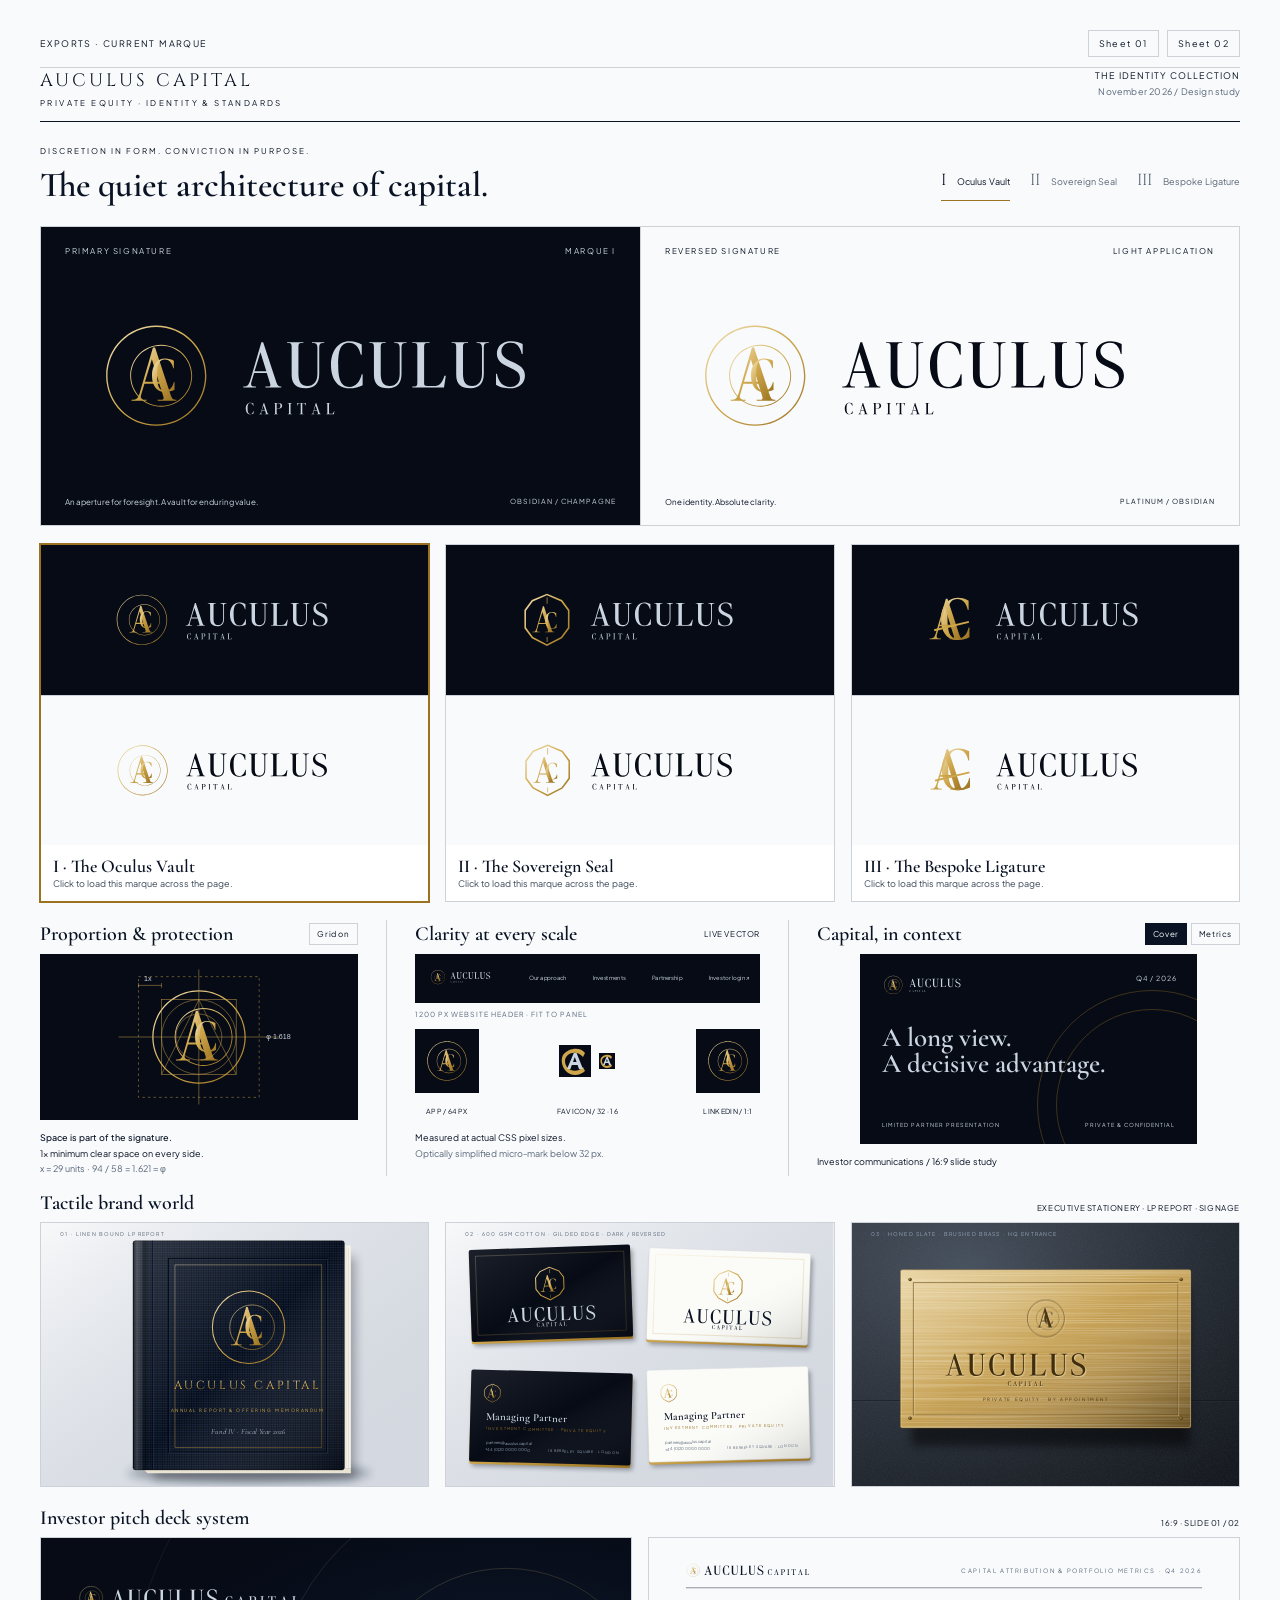
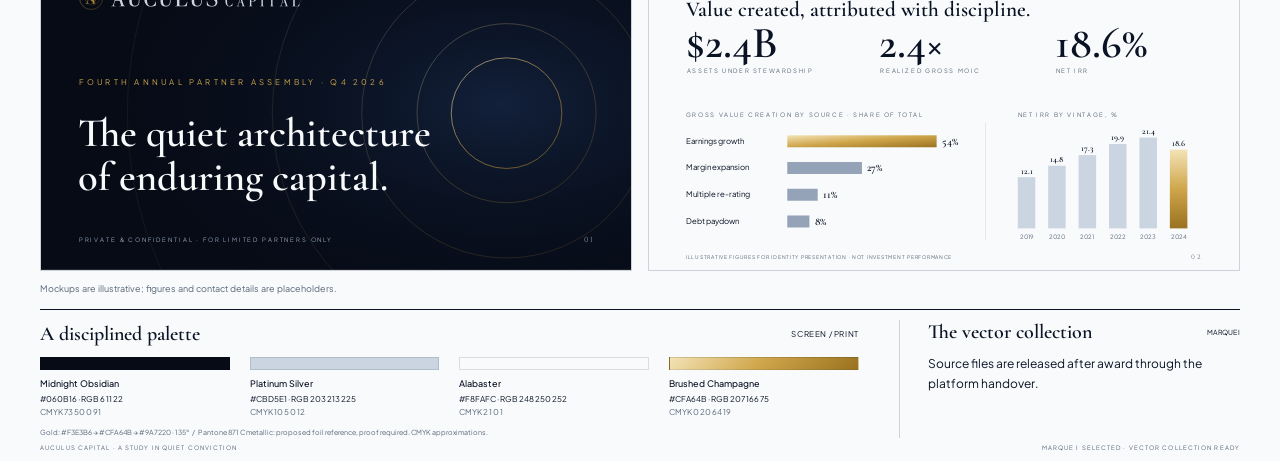
==== commit aca11f0e: "chore: remove downloadable source files; previews only Co-Authored-By: Claude Sonnet 5.5 <noreply@an" ====
--- a/index.html
+++ b/index.html
@@ -13,7 +13,7 @@
 <filter id="blur3" x="-20%" y="-20%" width="140%" height="140%"><feGaussianBlur stdDeviation="2.6"/></filter>
 <filter id="blur1" x="-20%" y="-20%" width="140%" height="140%"><feGaussianBlur stdDeviation=".8"/></filter>
 <g id="wm"><path transform="translate(0 0)" d="M0 100V98H4C10 98 12 94 15 86L40 0H44L73 88C76 96 77 98 84 98V100H49V98H56C60 98 61 96 59 90L52 68H24L18 88C16 95 18 98 24 98H28V100ZM25 64H51L38 22Z"/><path transform="translate(100 0)" d="M0 0H36V2H31C26 2 25 5 25 11V70C25 88 31 97 45 97C59 97 67 87 67 70V12C67 5 64 2 58 2H55V0H82V2H79C73 2 71 5 71 12V70C71 92 60 102 42 102C20 102 10 92 10 72V11C10 5 9 2 4 2H0Z"/><path transform="translate(198 0)" d="M70 5V28H68C64 10 55 1 42 1C21 1 18 23 18 50C18 78 22 99 43 99C56 99 66 88 70 71H72V95C64 99 54 102 42 102C15 102 2 80 2 50C2 21 17 -2 43 -2C54 -2 63 1 70 5Z"/><path transform="translate(288 0)" d="M0 0H36V2H31C26 2 25 5 25 11V70C25 88 31 97 45 97C59 97 67 87 67 70V12C67 5 64 2 58 2H55V0H82V2H79C73 2 71 5 71 12V70C71 92 60 102 42 102C20 102 10 92 10 72V11C10 5 9 2 4 2H0Z"/><path transform="translate(386 0)" d="M0 0H38V2H32C27 2 26 5 26 11V91C26 96 28 97 33 97H47C61 97 66 89 71 74H74L70 100H0V98H5C10 98 11 95 11 89V11C11 5 10 2 5 2H0Z"/><path transform="translate(476 0)" d="M0 0H36V2H31C26 2 25 5 25 11V70C25 88 31 97 45 97C59 97 67 87 67 70V12C67 5 64 2 58 2H55V0H82V2H79C73 2 71 5 71 12V70C71 92 60 102 42 102C20 102 10 92 10 72V11C10 5 9 2 4 2H0Z"/><path transform="translate(574 0)" d="M62 4V26H60C56 8 48 1 36 1C23 1 15 9 15 20C15 32 27 38 40 44C57 52 67 59 67 74C67 91 53 102 34 102C23 102 10 99 3 94V70H5C9 90 19 99 34 99C47 99 56 91 56 79C56 67 46 62 31 55C15 48 5 40 5 25C5 9 18 -2 36 -2C46 -2 56 1 62 4Z"/></g><g id="wm3"><path transform="translate(0 0)" d="M0 100V98H4C10 98 12 94 15 86L40 0H44L73 88C76 96 77 98 84 98V100H49V98H56C60 98 61 96 59 90L52 68H24L18 88C16 95 18 98 24 98H28V100ZM25 64H51L38 22Z" style="fill:var(--mk,url(#gold));stroke:var(--mkS,none)"/><path transform="translate(0 0)" d="M-4 76L88 53.06V58.66L-4 81.6Z" style="fill:var(--bg,#060B16)"/><path transform="translate(100 0)" d="M0 0H36V2H31C26 2 25 5 25 11V70C25 88 31 97 45 97C59 97 67 87 67 70V12C67 5 64 2 58 2H55V0H82V2H79C73 2 71 5 71 12V70C71 92 60 102 42 102C20 102 10 92 10 72V11C10 5 9 2 4 2H0Z" style="fill:var(--mk,url(#gold));stroke:var(--mkS,none)"/><path transform="translate(100 0)" d="M-4 76L86 53.56V59.16L-4 81.6Z" style="fill:var(--bg,#060B16)"/><path transform="translate(198 0)" d="M70 5V28H68C64 10 55 1 42 1C21 1 18 23 18 50C18 78 22 99 43 99C56 99 66 88 70 71H72V95C64 99 54 102 42 102C15 102 2 80 2 50C2 21 17 -2 43 -2C54 -2 63 1 70 5Z"/><path transform="translate(288 0)" d="M0 0H36V2H31C26 2 25 5 25 11V70C25 88 31 97 45 97C59 97 67 87 67 70V12C67 5 64 2 58 2H55V0H82V2H79C73 2 71 5 71 12V70C71 92 60 102 42 102C20 102 10 92 10 72V11C10 5 9 2 4 2H0Z"/><path transform="translate(386 0)" d="M0 0H38V2H32C27 2 26 5 26 11V91C26 96 28 97 33 97H47C61 97 66 89 71 74H74L70 100H0V98H5C10 98 11 95 11 89V11C11 5 10 2 5 2H0Z"/><path transform="translate(476 0)" d="M0 0H36V2H31C26 2 25 5 25 11V70C25 88 31 97 45 97C59 97 67 87 67 70V12C67 5 64 2 58 2H55V0H82V2H79C73 2 71 5 71 12V70C71 92 60 102 42 102C20 102 10 92 10 72V11C10 5 9 2 4 2H0Z"/><path transform="translate(574 0)" d="M62 4V26H60C56 8 48 1 36 1C23 1 15 9 15 20C15 32 27 38 40 44C57 52 67 59 67 74C67 91 53 102 34 102C23 102 10 99 3 94V70H5C9 90 19 99 34 99C47 99 56 91 56 79C56 67 46 62 31 55C15 48 5 40 5 25C5 9 18 -2 36 -2C46 -2 56 1 62 4Z"/></g><g id="cap"><path transform="translate(0 0)" d="M70 5V28H68C64 10 55 1 42 1C21 1 18 23 18 50C18 78 22 99 43 99C56 99 66 88 70 71H72V95C64 99 54 102 42 102C15 102 2 80 2 50C2 21 17 -2 43 -2C54 -2 63 1 70 5Z"/><path transform="translate(114 0)" d="M0 100V98H4C10 98 12 94 15 86L40 0H44L73 88C76 96 77 98 84 98V100H49V98H56C60 98 61 96 59 90L52 68H24L18 88C16 95 18 98 24 98H28V100ZM25 64H51L38 22Z"/><path transform="translate(238 0)" d="M0 0H39C64 0 73 11 73 26C73 44 59 53 37 53H24V89C24 95 26 98 31 98H35V100H0V98H4C9 98 10 95 10 89V11C10 5 9 2 4 2H0ZM24 3V50H36C51 50 58 42 58 26C58 10 51 3 37 3Z"/><path transform="translate(352 0)" d="M0 0H38V2H33C28 2 26 5 26 11V89C26 95 28 98 33 98H38V100H0V98H5C10 98 12 95 12 89V11C12 5 10 2 5 2H0Z"/><path transform="translate(430 0)" d="M0 0H76L78 25H76C71 7 67 3 55 3H45V89C45 95 47 98 52 98H56V100H20V98H24C29 98 31 95 31 89V3H21C9 3 6 7 2 25H0Z"/><path transform="translate(548 0)" d="M0 100V98H4C10 98 12 94 15 86L40 0H44L73 88C76 96 77 98 84 98V100H49V98H56C60 98 61 96 59 90L52 68H24L18 88C16 95 18 98 24 98H28V100ZM25 64H51L38 22Z"/><path transform="translate(672 0)" d="M0 0H38V2H32C27 2 26 5 26 11V91C26 96 28 97 33 97H47C61 97 66 89 71 74H74L70 100H0V98H5C10 98 11 95 11 89V11C11 5 10 2 5 2H0Z"/></g><g id="m1"><g fill="none" style="stroke:var(--mkS,var(--mk,url(#gold)))"><circle cx="128" cy="128" r="112" stroke-width="3.2"/><circle cx="139" cy="128" r="69.22" stroke-width="1.8"/></g><path transform="translate(73 65) scale(1.19)" style="fill:var(--mk,url(#gold));stroke:var(--mkS,none)" fill-rule="evenodd" d="M0 100V98H4C10 98 12 94 15 86L40 0H44L73 88C76 96 77 98 84 98V100H49V98H56C60 98 61 96 59 90L52 68H24L18 88C16 95 18 98 24 98H28V100ZM25 64H51L38 22Z"/><path transform="translate(117 91) scale(0.72)" style="fill:var(--mk,url(#gold));stroke:var(--mkS,none)" fill-rule="evenodd" d="M70 5V28H68C64 10 55 1 42 1C21 1 18 23 18 50C18 78 22 99 43 99C56 99 66 88 70 71H72V95C64 99 54 102 42 102C15 102 2 80 2 50C2 21 17 -2 43 -2C54 -2 63 1 70 5Z"/></g><g id="m2"><path fill-rule="evenodd" style="fill:var(--mk,url(#gold));stroke:var(--mkS,none)" d="M128 12L195 40L228 84L228 165L195 209L128 244L61 209L28 165L28 84L61 40Z M128 19L191 46L221 87L221 162L190 204L128 236L66 204L35 162L35 87L65 46Z"/><path transform="translate(64 68) scale(1.15)" style="fill:var(--mk,url(#gold));stroke:var(--mkS,none)" fill-rule="evenodd" d="M0 100V98H4C10 98 12 94 15 86L40 0H44L73 88C76 96 77 98 84 98V100H49V98H56C60 98 61 96 59 90L52 68H24L18 88C16 95 18 98 24 98H28V100ZM25 64H51L38 22Z"/><path transform="translate(119 95) scale(0.72)" style="fill:var(--mk,url(#gold));stroke:var(--mkS,none)" fill-rule="evenodd" d="M70 5V28H68C64 10 55 1 42 1C21 1 18 23 18 50C18 78 22 99 43 99C56 99 66 88 70 71H72V95C64 99 54 102 42 102C15 102 2 80 2 50C2 21 17 -2 43 -2C54 -2 63 1 70 5Z"/><path d="M127 28H130V57H127ZM127 204H130V226H127Z" style="fill:var(--mk,url(#gold));stroke:var(--mkS,none)"/></g><g id="a3"><path transform="translate(26 10) scale(1.1)" style="fill:var(--mk,url(#gold));stroke:var(--mkS,none)" fill-rule="evenodd" d="M70 5V28H68C64 10 55 1 42 1C21 1 18 23 18 50C18 78 22 99 43 99C56 99 66 88 70 71H72V95C64 99 54 102 42 102C15 102 2 80 2 50C2 21 17 -2 43 -2C54 -2 63 1 70 5Z"/><path transform="translate(-8 10) scale(1.1)" style="fill:var(--mk,url(#gold));stroke:var(--mkS,none)" fill-rule="evenodd" d="M0 100V98H4C10 98 12 94 15 86L40 0H44L73 88C76 96 77 98 84 98V100H49V98H56C60 98 61 96 59 90L52 68H24L18 88C16 95 18 98 24 98H28V100ZM25 64H51L38 22Z"/><path d="M2 94L96 71L98 76L4 99Z" style="fill:var(--mk,url(#gold));stroke:var(--mkS,none)"/></g><g id="mm1"><circle cx="128" cy="128" r="110" fill="none" style="stroke:var(--mkS,var(--mk,url(#gold)))" stroke-width="14"/><path transform="translate(66 56) scale(1.36)" style="fill:var(--mk,url(#gold));stroke:var(--mkS,none)" fill-rule="evenodd" d="M0 100V98H4C10 98 12 94 15 86L40 0H44L73 88C76 96 77 98 84 98V100H49V98H56C60 98 61 96 59 90L52 68H24L18 88C16 95 18 98 24 98H28V100ZM25 64H51L38 22Z"/></g><g id="mm2"><path fill-rule="evenodd" style="fill:var(--mk,url(#gold));stroke:var(--mkS,none)" d="M128 12L195 40L228 84L228 165L195 209L128 244L61 209L28 165L28 84L61 40Z M128 19L191 46L221 87L221 162L190 204L128 236L66 204L35 162L35 87L65 46Z"/><path transform="translate(68 62) scale(1.3)" style="fill:var(--mk,url(#gold));stroke:var(--mkS,none)" fill-rule="evenodd" d="M0 100V98H4C10 98 12 94 15 86L40 0H44L73 88C76 96 77 98 84 98V100H49V98H56C60 98 61 96 59 90L52 68H24L18 88C16 95 18 98 24 98H28V100ZM25 64H51L38 22Z"/></g><g id="mm3"><path transform="translate(24 6) scale(1.15)" style="fill:var(--mk,url(#gold));stroke:var(--mkS,none)" fill-rule="evenodd" d="M70 5V28H68C64 10 55 1 42 1C21 1 18 23 18 50C18 78 22 99 43 99C56 99 66 88 70 71H72V95C64 99 54 102 42 102C15 102 2 80 2 50C2 21 17 -2 43 -2C54 -2 63 1 70 5Z"/><path transform="translate(-10 6) scale(1.15)" style="fill:var(--mk,url(#gold));stroke:var(--mkS,none)" fill-rule="evenodd" d="M0 100V98H4C10 98 12 94 15 86L40 0H44L73 88C76 96 77 98 84 98V100H49V98H56C60 98 61 96 59 90L52 68H24L18 88C16 95 18 98 24 98H28V100ZM25 64H51L38 22Z"/></g>
-</defs></svg><!-- /claude-showcase:defs --><main class="board"><!-- claude-showcase:top --><div class="topbar"><span>EXPORTS · CURRENT MARQUE</span><div class="dl"><a class="zip" href="exports/Auculus_Capital_Identity_Master_Pack.zip" download>Master pack · ZIP ↓</a><a id="top-dark" href="vectors/auculus-primary-dark.svg" download>Primary · SVG ↓</a><a id="top-light" href="vectors/auculus-reversed-light.svg" download>Reversed · SVG ↓</a><a id="top-icon" href="vectors/auculus-monogram-icon.svg" download>Square icon · SVG ↓</a><a href="board1-claude.html">Sheet 01</a><a href="board2-claude.html">Sheet 02</a></div></div><!-- /claude-showcase:top --><header><div class="brand-title">AUCULUS CAPITAL<span>PRIVATE EQUITY · IDENTITY & STANDARDS</span></div><div class="edition">THE IDENTITY COLLECTION<br><span>November 2026 / Design study</span></div></header>
+</defs></svg><!-- /claude-showcase:defs --><main class="board"><!-- claude-showcase:top --><div class="topbar"><span>EXPORTS · CURRENT MARQUE</span><div class="dl"><a href="board1-claude.html">Sheet 01</a><a href="board2-claude.html">Sheet 02</a></div></div><!-- /claude-showcase:top --><header><div class="brand-title">AUCULUS CAPITAL<span>PRIVATE EQUITY · IDENTITY & STANDARDS</span></div><div class="edition">THE IDENTITY COLLECTION<br><span>November 2026 / Design study</span></div></header>
 <section class="intro"><div><p class="eyebrow">DISCRETION IN FORM. CONVICTION IN PURPOSE.</p><h1>The quiet architecture of capital.</h1></div><nav aria-label="Logo directions"><button class="selected" data-marque="0" aria-pressed="true">I <span>Oculus Vault</span></button><button data-marque="1" aria-pressed="false">II <span>Sovereign Seal</span></button><button data-marque="2" aria-pressed="false">III <span>Bespoke Ligature</span></button></nav></section>
 <section class="lockups" aria-label="Primary and reversed identity"><figure class="primary"><figcaption><span>PRIMARY SIGNATURE</span><span class="direction">MARQUE I</span></figcaption><img data-logo="dark" src="vectors/auculus-primary-dark.svg" alt="Auculus Capital primary signature"><div class="figure-foot"><span id="concept">An aperture for foresight. A vault for enduring value.</span><span>OBSIDIAN / CHAMPAGNE</span></div></figure><figure class="reverse"><figcaption><span>REVERSED SIGNATURE</span><span>LIGHT APPLICATION</span></figcaption><img data-logo="light" src="vectors/auculus-reversed-light.svg" alt="Auculus Capital reversed signature"><div class="figure-foot"><span>One identity. Absolute clarity.</span><span>PLATINUM / OBSIDIAN</span></div></figure></section>
 <!-- claude-showcase:cmp --><section class="cmp" aria-label="Three marque comparison"><button data-marque="0" aria-pressed="false"><div class="pn dk"><img alt="" src="vectors/auculus-marque-1-dark.svg" style="position:absolute;inset:0;width:100%;height:100%;object-fit:contain;padding:6px"></div><div class="pn lt" style="border:0;border-top:1px solid var(--line)"><img alt="" src="vectors/auculus-marque-1-light.svg" style="position:absolute;inset:0;width:100%;height:100%;object-fit:contain;padding:6px"></div><div class="meta"><b>I · The Oculus Vault</b>Click to load this marque across the page.</div></button><button data-marque="1" aria-pressed="false"><div class="pn dk"><img alt="" src="vectors/auculus-marque-2-dark.svg" style="position:absolute;inset:0;width:100%;height:100%;object-fit:contain;padding:6px"></div><div class="pn lt" style="border:0;border-top:1px solid var(--line)"><img alt="" src="vectors/auculus-marque-2-light.svg" style="position:absolute;inset:0;width:100%;height:100%;object-fit:contain;padding:6px"></div><div class="meta"><b>II · The Sovereign Seal</b>Click to load this marque across the page.</div></button><button data-marque="2" aria-pressed="false"><div class="pn dk"><img alt="" src="vectors/auculus-marque-3-dark.svg" style="position:absolute;inset:0;width:100%;height:100%;object-fit:contain;padding:6px"></div><div class="pn lt" style="border:0;border-top:1px solid var(--line)"><img alt="" src="vectors/auculus-marque-3-light.svg" style="position:absolute;inset:0;width:100%;height:100%;object-fit:contain;padding:6px"></div><div class="meta"><b>III · The Bespoke Ligature</b>Click to load this marque across the page.</div></button></section><!-- /claude-showcase:cmp --><section class="specimens"><article class="construction"><div class="section-head"><h2>Proportion & protection</h2><button id="gridToggle" aria-pressed="true">Grid on</button></div><div class="diagram"><img data-logo="icon" src="vectors/auculus-monogram-icon.svg" alt="Monogram geometry"><svg class="grid" viewBox="0 0 400 170" aria-label="Golden ratio construction and exclusion zone"><g fill="none" stroke="#CFA64B" stroke-width=".6"><rect x="124" y="9" width="152" height="152" stroke-dasharray="3 4"/><rect x="153" y="38" width="94" height="94"/><circle cx="200" cy="85" r="47"/><circle cx="200" cy="85" r="29"/><path d="M99 85H301M200 0V170M153 132L200 38L247 132M124 20H153M124 17V23M153 17V23"/></g><g fill="#CBD5E1" font-size="9" font-family="sans-serif"><text x="131" y="15">1x</text><text x="285" y="88">φ 1.618</text></g></svg></div><p><strong>Space is part of the signature.</strong><br>1x minimum clear space on every side.<br><span>x = 29 units · 94 / 58 = 1.621 ≈ φ</span></p></article>
@@ -127,4 +127,4 @@
 <rect x="800" y="519" width="38" height="111" fill="#CBD5E1"/><text x="819" y="511" text-anchor="middle" font-family="Cormorant Garamond,serif" font-weight="600" font-size="19" fill="#0A1324">12.1</text><text x="819" y="654" text-anchor="middle" font-family="Plus Jakarta Sans,sans-serif" font-size="13" fill="#596779">2019</text><rect x="866" y="494" width="38" height="136" fill="#CBD5E1"/><text x="885" y="486" text-anchor="middle" font-family="Cormorant Garamond,serif" font-weight="600" font-size="19" fill="#0A1324">14.8</text><text x="885" y="654" text-anchor="middle" font-family="Plus Jakarta Sans,sans-serif" font-size="13" fill="#596779">2020</text><rect x="932" y="471" width="38" height="159" fill="#CBD5E1"/><text x="951" y="463" text-anchor="middle" font-family="Cormorant Garamond,serif" font-weight="600" font-size="19" fill="#0A1324">17.3</text><text x="951" y="654" text-anchor="middle" font-family="Plus Jakarta Sans,sans-serif" font-size="13" fill="#596779">2021</text><rect x="998" y="447" width="38" height="183" fill="#CBD5E1"/><text x="1017" y="439" text-anchor="middle" font-family="Cormorant Garamond,serif" font-weight="600" font-size="19" fill="#0A1324">19.9</text><text x="1017" y="654" text-anchor="middle" font-family="Plus Jakarta Sans,sans-serif" font-size="13" fill="#596779">2022</text><rect x="1064" y="433" width="38" height="197" fill="#CBD5E1"/><text x="1083" y="425" text-anchor="middle" font-family="Cormorant Garamond,serif" font-weight="600" font-size="19" fill="#0A1324">21.4</text><text x="1083" y="654" text-anchor="middle" font-family="Plus Jakarta Sans,sans-serif" font-size="13" fill="#596779">2023</text><rect x="1130" y="459" width="38" height="171" fill="url(#goldv)"/><text x="1149" y="451" text-anchor="middle" font-family="Cormorant Garamond,serif" font-weight="600" font-size="19" fill="#0A1324">18.6</text><text x="1149" y="654" text-anchor="middle" font-family="Plus Jakarta Sans,sans-serif" font-size="13" fill="#596779">2024</text>
 <text x="80" y="696" font-family="Plus Jakarta Sans,sans-serif" font-size="11" letter-spacing="1.6" fill="#596779">ILLUSTRATIVE FIGURES FOR IDENTITY PRESENTATION · NOT INVESTMENT PERFORMANCE</text>
 <text x="1200" y="696" text-anchor="end" font-family="Cinzel,serif" font-size="14" letter-spacing="3" fill="#596779">02</text>
-</svg></div></div><p class="lead" style="margin-top:10px">Mockups are illustrative; figures and contact details are placeholders.</p></section><!-- /claude-showcase:world --><footer><div class="palette"><div class="section-head"><h2>A disciplined palette</h2><span>SCREEN / PRINT</span></div><div class="swatches"><button data-color="#060B16"><i style="background:#060B16"></i><b>Midnight Obsidian</b><span>#060B16 · RGB 6 11 22</span><small>CMYK 73 50 0 91</small></button><button data-color="#CBD5E1"><i style="background:#CBD5E1"></i><b>Platinum Silver</b><span>#CBD5E1 · RGB 203 213 225</span><small>CMYK 10 5 0 12</small></button><button data-color="#F8FAFC"><i style="background:#F8FAFC"></i><b>Alabaster</b><span>#F8FAFC · RGB 248 250 252</span><small>CMYK 2 1 0 1</small></button><button data-color="#CFA64B"><i class="gold"></i><b>Brushed Champagne</b><span>#CFA64B · RGB 207 166 75</span><small>CMYK 0 20 64 19</small></button></div><div class="print-note">Gold: #F3E3B6 → #CFA64B → #9A7220 · 135° &nbsp; / &nbsp; Pantone 871 C metallic: proposed foil reference, proof required. CMYK approximations.</div></div><div class="downloads"><h2>The vector collection <span class="direction">MARQUE I</span></h2><a id="download-dark" href="vectors/auculus-primary-dark.svg" download>Primary signature <span>SVG ↓</span></a><a id="download-light" href="vectors/auculus-reversed-light.svg" download>Reversed signature <span>SVG ↓</span></a><a id="download-icon" href="vectors/auculus-monogram-icon.svg" download>Square monogram <span>SVG ↓</span></a></div></footer><div class="colophon"><span>AUCULUS CAPITAL · A STUDY IN QUIET CONVICTION</span><span id="status" role="status" aria-live="polite">BESPOKE PATHS. RESOLUTION INDEPENDENT.</span></div></main><script src="vector-manifest.js"></script><script src="app.js"></script></body></html>
+</svg></div></div><p class="lead" style="margin-top:10px">Mockups are illustrative; figures and contact details are placeholders.</p></section><!-- /claude-showcase:world --><footer><div class="palette"><div class="section-head"><h2>A disciplined palette</h2><span>SCREEN / PRINT</span></div><div class="swatches"><button data-color="#060B16"><i style="background:#060B16"></i><b>Midnight Obsidian</b><span>#060B16 · RGB 6 11 22</span><small>CMYK 73 50 0 91</small></button><button data-color="#CBD5E1"><i style="background:#CBD5E1"></i><b>Platinum Silver</b><span>#CBD5E1 · RGB 203 213 225</span><small>CMYK 10 5 0 12</small></button><button data-color="#F8FAFC"><i style="background:#F8FAFC"></i><b>Alabaster</b><span>#F8FAFC · RGB 248 250 252</span><small>CMYK 2 1 0 1</small></button><button data-color="#CFA64B"><i class="gold"></i><b>Brushed Champagne</b><span>#CFA64B · RGB 207 166 75</span><small>CMYK 0 20 64 19</small></button></div><div class="print-note">Gold: #F3E3B6 → #CFA64B → #9A7220 · 135° &nbsp; / &nbsp; Pantone 871 C metallic: proposed foil reference, proof required. CMYK approximations.</div></div><div class="downloads"><h2>The vector collection <span class="direction">MARQUE I</span></h2><p style="font-size:12px">Source files are released after award through the platform handover.</p></div></footer><div class="colophon"><span>AUCULUS CAPITAL · A STUDY IN QUIET CONVICTION</span><span id="status" role="status" aria-live="polite">BESPOKE PATHS. RESOLUTION INDEPENDENT.</span></div></main><script src="vector-manifest.js"></script><script src="app.js"></script></body></html>
